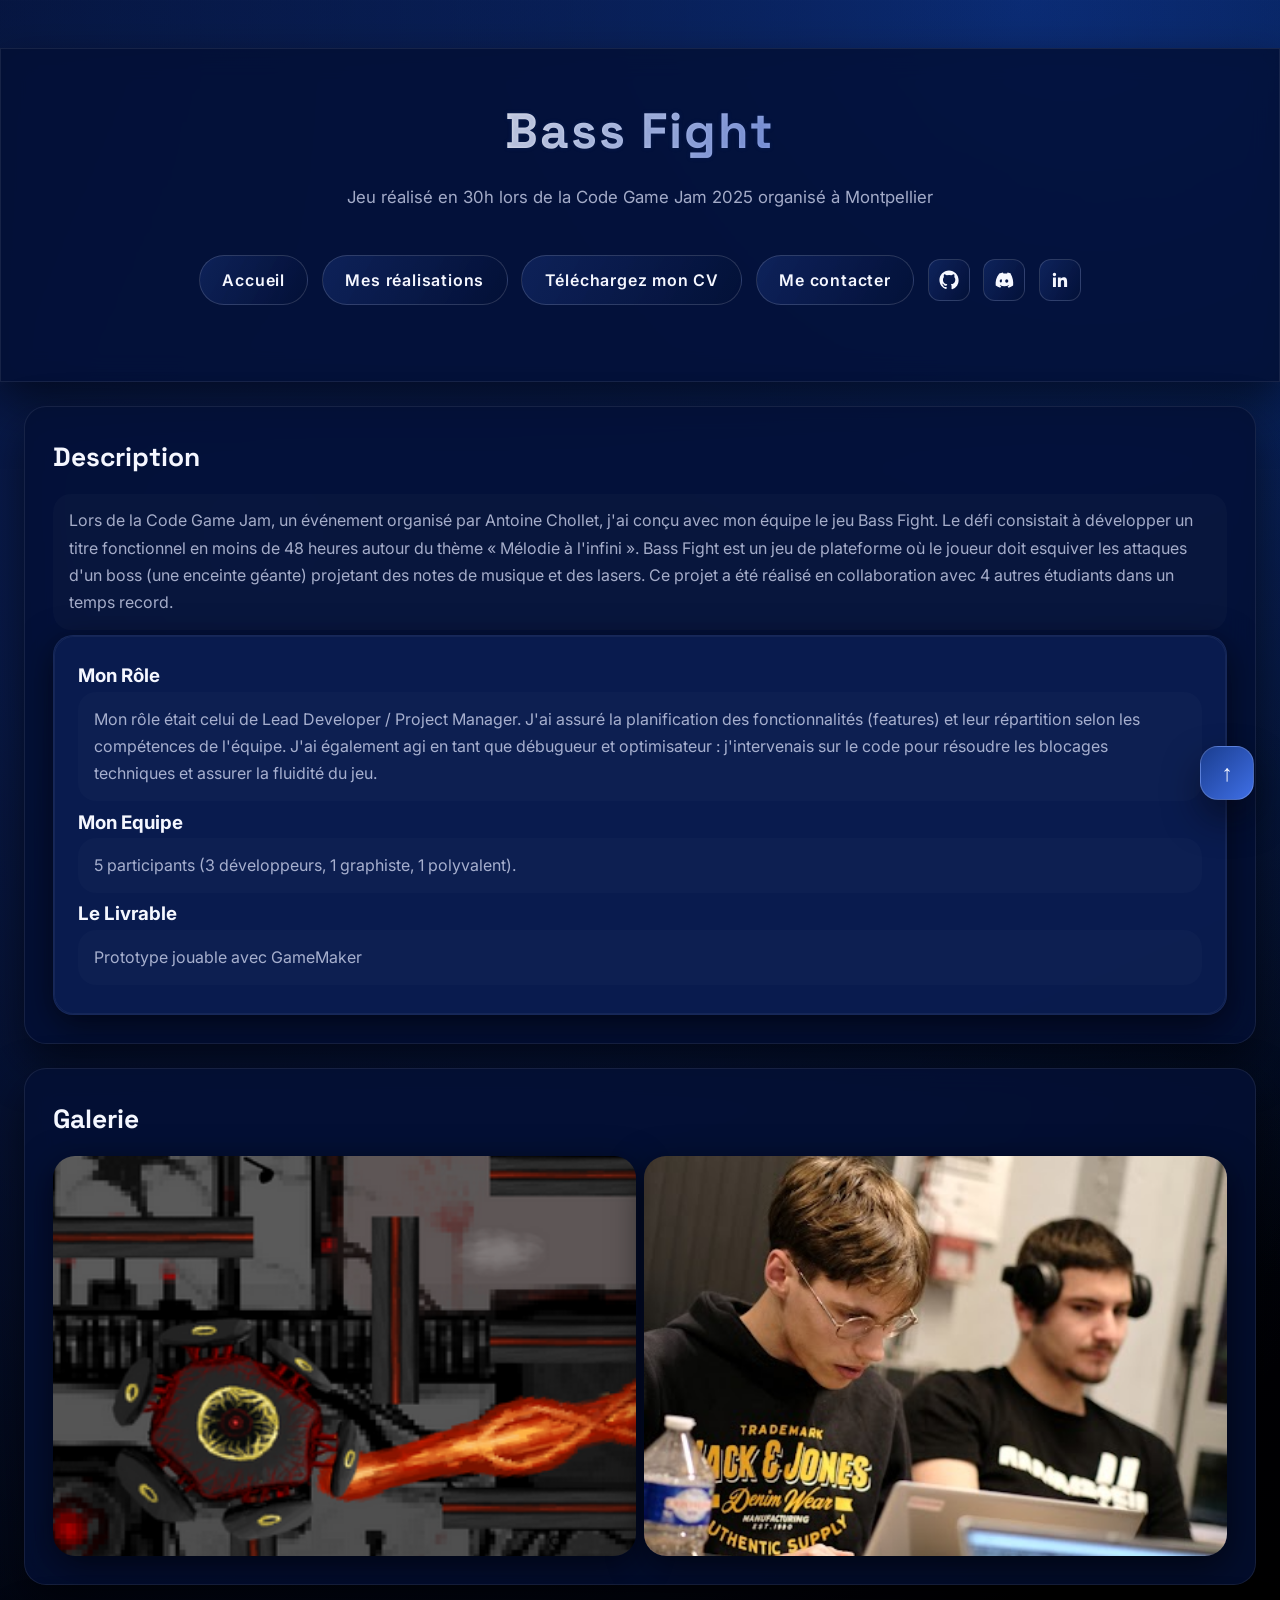
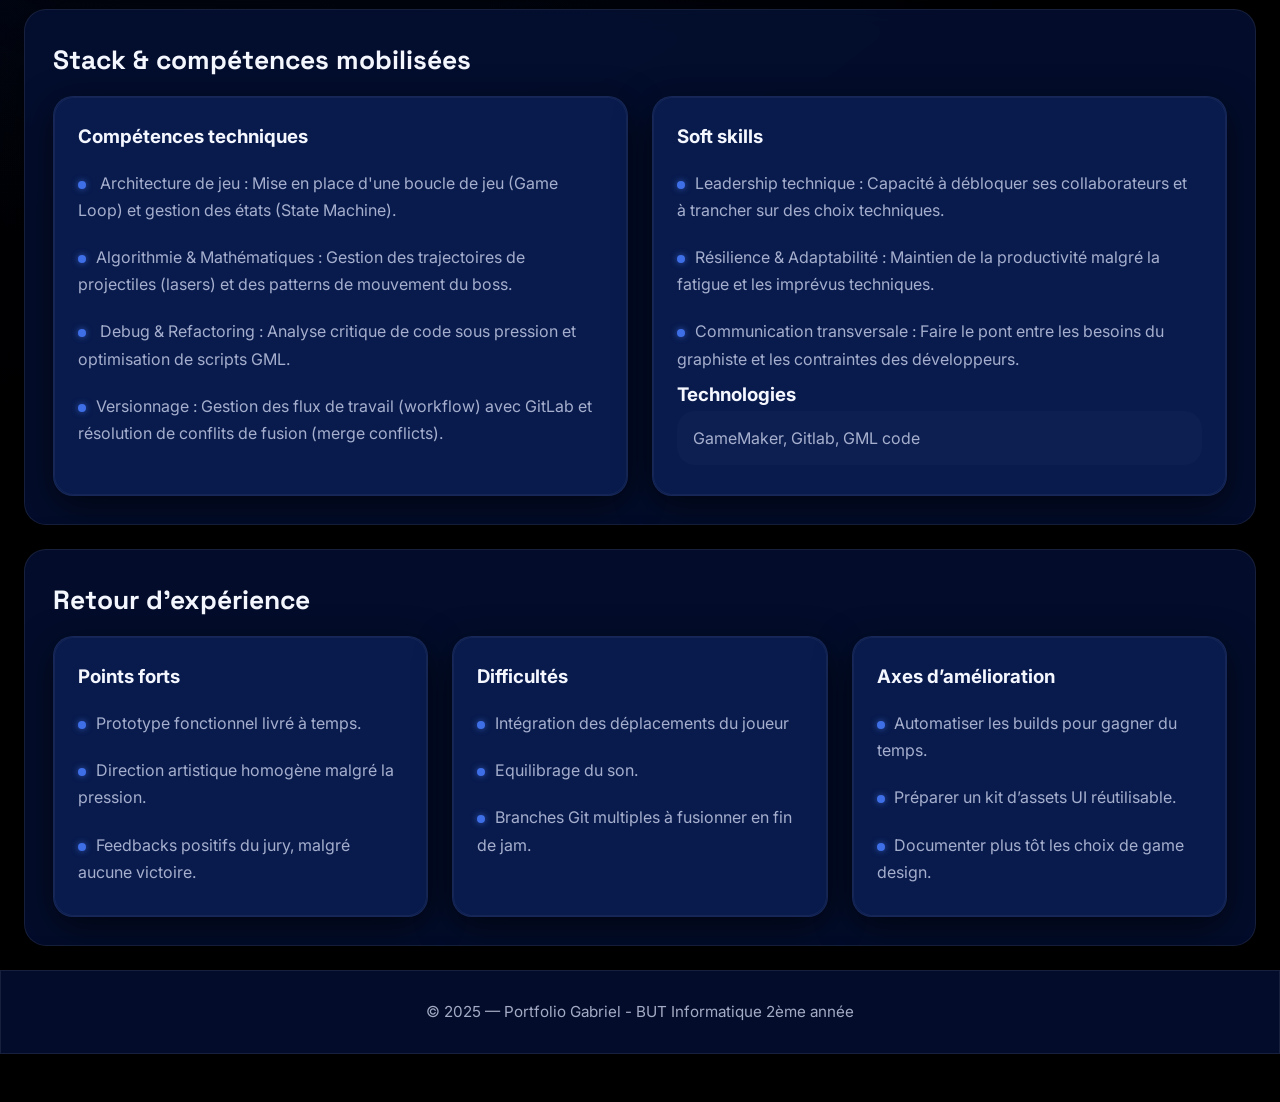
==== src/cgj.html @ bbcd65d3 "vf porfolio" ====
<!doctype html>
<html lang="fr">
<head>
    <meta charset="utf-8">
    <meta name="viewport" content="width=device-width, initial-scale=1">
    <meta name="description" content="Bass Fight - projet Code Game Jam 2025">
    <title>Bass Fight — Code Game Jam 2025</title>
    <link rel="stylesheet" href="assets/css/style.css">
    <script src="assets/js/script.js" defer></script>
    <link rel="icon" type="image/png" href="assets/img/portrait.png">
</head>
<body>
<header>
    <h1>Bass Fight</h1>
    <p>Jeu réalisé en 30h lors de la Code Game Jam 2025 organisé à Montpellier</p>
    <nav>
        <a href="index.html">Accueil</a>
        <a href="realisations.html">Mes réalisations</a>
        <a href="assets/img/cvgabriel.pdf" download target="_blank">Téléchargez mon CV</a>
        <a href="mailto:gabriel.scomagebelin.pro@gmail.com" target="_blank" rel="noopener">Me contacter</a>
        <a class="social-link" href="https://github.com/Gabarcael" target="_blank" rel="noopener" aria-label="GitHub">
            <svg viewBox="0 0 24 24" role="img" aria-hidden="true"><path d="M12 .5C5.65.5.5 5.64.5 12c0 5.08 3.29 9.38 7.86 10.9.58.11.79-.25.79-.56 0-.27-.01-1-.01-1.96-3.2.7-3.88-1.54-3.88-1.54-.53-1.36-1.3-1.72-1.3-1.72-1.06-.72.08-.7.08-.7 1.17.08 1.79 1.21 1.79 1.21 1.04 1.78 2.74 1.26 3.41.96.11-.76.41-1.26.75-1.55-2.55-.29-5.24-1.28-5.24-5.68 0-1.25.45-2.27 1.2-3.07-.12-.29-.52-1.46.11-3.04 0 0 .97-.31 3.18 1.17a11.1 11.1 0 0 1 5.8 0c2.2-1.48 3.17-1.17 3.17-1.17.64 1.58.24 2.75.12 3.04.75.8 1.2 1.82 1.2 3.07 0 4.41-2.69 5.38-5.25 5.67.42.36.8 1.08.8 2.18 0 1.57-.01 2.83-.01 3.22 0 .31.21.68.8.56A10.52 10.52 0 0 0 23.5 12C23.5 5.64 18.35.5 12 .5Z"/></svg>
        </a>
        <a class="social-link" href="https://discord.com/channels/@me" target="_blank" rel="noopener" aria-label="Discord">
            <svg viewBox="0 0 24 24" role="img" aria-hidden="true"><path d="M20.6 4.18A17.6 17.6 0 0 0 16.3 3a12.44 12.44 0 0 0-.6 1.23 16.1 16.1 0 0 0-4.4 0A12.72 12.72 0 0 0 10.7 3a17.4 17.4 0 0 0-4.32 1.2C2.41 9.08 1.64 13.84 2.04 18.52a17.7 17.7 0 0 0 5.44 2.78 12.83 12.83 0 0 0 1.17-1.9 11.48 11.48 0 0 1-1.84-.89c.15-.11.3-.22.44-.33a11.82 11.82 0 0 0 10.5 0l.44.33c-.59.34-1.2.65-1.84.89.33.67.72 1.31 1.17 1.9a17.67 17.67 0 0 0 5.44-2.78c.44-4.71-.33-9.46-3.16-14.34Zm-11.9 11.2c-1 0-1.82-.94-1.82-2.08s.8-2.08 1.82-2.08S9.5 12.17 9.5 13.3s-.8 2.08-1.82 2.08Zm6.6 0c-1 0-1.82-.94-1.82-2.08s.8-2.08 1.82-2.08 1.82.94 1.82 2.08-.81 2.08-1.82 2.08Z"/></svg>
        </a>
        <a class="social-link" href="https://www.linkedin.com/in/gabriel-scoma-g%C3%A9belin-58880b245/" target="_blank" rel="noopener" aria-label="LinkedIn">
            <svg viewBox="0 0 24 24" role="img" aria-hidden="true"><path d="M20.45 20.45h-3.55V15c0-1.3-.02-2.97-1.81-2.97-1.8 0-2.07 1.41-2.07 2.87v5.55H9.47V9h3.41v1.56h.05c.48-.9 1.63-1.84 3.35-1.84 3.59 0 4.26 2.36 4.26 5.43v6.3ZM5.34 7.43a2.06 2.06 0 1 1 0-4.12 2.06 2.06 0 0 1 0 4.12Zm-1.78 13h3.55V9H3.56v11.45Z"/></svg>
        </a>
    </nav>
</header>

<main>
    <section>
        <h2>Description</h2>
        <p>Lors de la Code Game Jam, un événement organisé par Antoine Chollet, j'ai conçu avec mon équipe le jeu Bass Fight. Le défi consistait à développer un titre fonctionnel en moins de 48 heures autour du thème « Mélodie à l'infini ».

            Bass Fight est un jeu de plateforme où le joueur doit esquiver les attaques d'un boss (une enceinte géante) projetant des notes de musique et des lasers. Ce projet a été réalisé en collaboration avec 4 autres étudiants dans un temps record.</p>
        <div class="cards-grid">
            <article class="project-card">
                <h3>Mon Rôle</h3>
                <p>Mon rôle était celui de Lead Developer / Project Manager. J'ai assuré la planification des fonctionnalités (features) et leur répartition selon les compétences de l'équipe. J'ai également agi en tant que débugueur et optimisateur : j'intervenais sur le code pour résoudre les blocages techniques et assurer la fluidité du jeu.</p>
                <h3>Mon Equipe</h3>
                <p>5 participants (3 développeurs, 1 graphiste, 1 polyvalent).</p>
                <h3>Le Livrable</h3>
                <p>Prototype jouable avec GameMaker</p>
            </article>
        </div>
    </section>
    <section>
        <h2>Galerie</h2>
        <div class="gallery-grid">
            <img src="assets/img/codegamejam.png" alt="Capture d’écran gameplay Bass Fight">
            <img src="assets/img/codegamejam1.png" alt="Photo de l’équipe pendant la Code Game Jam 2025">
        </div>
    </section>
    <section>
        <h2>Stack & compétences mobilisées</h2>
        <div class="cards-grid">
            <article class="project-card">
                <h3>Compétences techniques</h3>
                <ul>
                    <li> Architecture de jeu : Mise en place d'une boucle de jeu (Game Loop) et gestion des états (State Machine). </li>

                    <li>Algorithmie & Mathématiques : Gestion des trajectoires de projectiles (lasers) et des patterns de mouvement du boss. </li>

                   <li> Debug & Refactoring : Analyse critique de code sous pression et optimisation de scripts GML.</li>

                  <li>Versionnage : Gestion des flux de travail (workflow) avec GitLab et résolution de conflits de fusion (merge conflicts).</li>
                </ul>
            </article>
            <article class="project-card">
                <h3>Soft skills</h3>
                <ul>
                <li>Leadership technique : Capacité à débloquer ses collaborateurs et à trancher sur des choix techniques.</li>

                 <li>Résilience & Adaptabilité : Maintien de la productivité malgré la fatigue et les imprévus techniques.</li>
                    <li>Communication transversale : Faire le pont entre les besoins du graphiste et les contraintes des développeurs.</li>
                </ul>
                <h3>Technologies</h3>
                <p>GameMaker, Gitlab, GML code</p>
            </article>
        </div>
    </section>
    <section>
        <h2>Retour d’expérience</h2>
        <div class="cards-grid">
            <article class="project-card">
                <h3>Points forts</h3>
                <ul>
                    <li>Prototype fonctionnel livré à temps.</li>
                    <li>Direction artistique homogène malgré la pression.</li>
                    <li>Feedbacks positifs du jury, malgré aucune victoire.</li>
                </ul>
            </article>
            <article class="project-card">
                <h3>Difficultés</h3>
                <ul>
                    <li>Intégration des déplacements du joueur</li>
                    <li>Equilibrage du son.</li>
                    <li>Branches Git multiples à fusionner en fin de jam.</li>
                </ul>
            </article>
            <article class="project-card">
                <h3>Axes d’amélioration</h3>
                <ul>
                    <li>Automatiser les builds pour gagner du temps.</li>
                    <li>Préparer un kit d’assets UI réutilisable.</li>
                    <li>Documenter plus tôt les choix de game design.</li>
                </ul>
            </article>
        </div>
    </section>
</main>
<footer>
    <p>© 2025 — Portfolio Gabriel - BUT Informatique 2ème année</p>
</footer>
<button class="back-to-top" aria-label="Revenir en haut de page">↑</button>
</body>
</html>
---- src/assets/css/style.css ----
@import url('https://fonts.googleapis.com/css2?family=Space+Grotesk:wght@400;500;600&family=Inter:wght@400;500;600;700&display=swap');

/* === Style refondu pour un portfolio sombre et moderne === */

:root {
    --blue-900: #010617;
    --blue-800: #041033;
    --blue-700: #0a1d52;
    --blue-500: #1a3d8f;
    --blue-300: #3f6fe6;
    --blue-200: #8ca9ff;
    --text-strong: #f5f7ff;
    --text-muted: rgba(226, 232, 255, 0.72);
    --surface: rgba(4, 16, 51, 0.85);
    --surface-alt: rgba(10, 29, 82, 0.9);
    --border: rgba(255, 255, 255, 0.08);
    --shadow-soft: 0 20px 45px rgba(0, 0, 0, 0.55);
    --shadow-hard: 0 10px 35px rgba(0, 0, 0, 0.6);
    --glass-blur: saturate(140%) blur(14px);
    --page-padding: clamp(1rem, 3vw, 1.5rem);
    --flow-duration: 0.85s;
    --accent-gradient: linear-gradient(135deg, var(--blue-500), var(--blue-300));
    --accent-gradient-vertical: linear-gradient(180deg, var(--blue-500), var(--blue-300));
    --footer-height: 120px;
}

* {
    margin: 0;
    padding: 0;
    box-sizing: border-box;
}

html {
    scroll-behavior: smooth;
}

body {
    font-family: 'Inter', system-ui, -apple-system, BlinkMacSystemFont, 'Segoe UI', sans-serif;
    background: radial-gradient(circle at 20% 20%, var(--blue-700), transparent 55%),
                radial-gradient(circle at 80% 0%, rgba(17, 70, 179, 0.7), transparent 45%),
                linear-gradient(160deg, var(--blue-900), #000000 70%);
    color: var(--text-strong);
    min-height: 100vh;
    line-height: 1.7;
    padding: var(--page-padding);
    overflow-x: hidden;
    cursor: auto;
}

img {
    max-width: 100%;
    display: block;
    transition: transform 0.45s ease, box-shadow 0.45s ease;
    transform-origin: center;
    cursor: zoom-in;
}

img:hover {
    transform: scale(1.02);
    box-shadow: 0 15px 30px rgba(5, 8, 20, 0.35);
}

/* Aperçu immersif au survol */
body.preview-open {
    overflow: hidden;
    cursor: zoom-out;
}

.image-preview-overlay {
    position: fixed;
    inset: 0;
    padding: clamp(1rem, 4vw, 3rem);
    display: flex;
    align-items: center;
    justify-content: center;
    background: radial-gradient(circle, rgba(4, 16, 51, 0.85), rgba(1, 6, 23, 0.92));
    opacity: 0;
    pointer-events: none;
    transition: opacity 0.3s ease;
    z-index: 999;
}

.image-preview-overlay.is-visible {
    opacity: 1;
    pointer-events: auto;
}

.image-preview-overlay img {
    width: min(75vw, 1200px);
    max-height: 75vh;
    object-fit: contain;
    border-radius: 24px;
    box-shadow: 0 35px 65px rgba(0, 0, 0, 0.7);
    border: 1px solid rgba(255, 255, 255, 0.12);
    background: rgba(1, 6, 23, 0.6);
    padding: clamp(0.5rem, 1vw, 1rem);
}

a {
    color: inherit;
}

a:focus-visible,
button:focus-visible {
    outline: 2px solid var(--blue-300);
    outline-offset: 4px;
}

/* --- STRUCTURE DES ELEMENTS --- */

header,
section,

footer {
    background: var(--surface);
    border: 1px solid var(--border);
    box-shadow: var(--shadow-soft);
    backdrop-filter: var(--glass-blur);
    padding: 1.75rem;
    margin: 1.5rem auto;
    max-width: 1320px;
}

header,
nav,
footer {
    max-width: none;
    width: 100vw;
    margin: 1.5rem 0;
    margin-left: calc(50% - 50vw);
    margin-right: calc(50% - 50vw);
}

header {
    text-align: center;
    padding: 2.5rem 2rem 2rem;
    border-radius: 0;
}

header h1 {
    font-family: 'Space Grotesk', 'Inter', sans-serif;
    font-size: clamp(2.2rem, 4vw, 3.1rem);
    letter-spacing: 0.04em;
    margin-bottom: 0.6rem;
    position: relative;
    display: inline-block;
    background-image: linear-gradient(120deg, rgba(255, 255, 255, 0.95), rgba(140, 169, 255, 0.85), rgba(255, 255, 255, 0.95));
    background-size: 250%;
    background-position: 0% 50%;
    animation: heroShine 3s linear infinite;
    text-shadow: 0 0 4px rgba(26, 61, 143, 0.25);
    color: transparent;
    background-clip: text;
    -webkit-background-clip: text;
}

header p {
    position: relative;
    color: var(--text-muted);
    font-size: 1.05rem;
}

header img {
    width: 130px;
    height: 130px;
    border-radius: 50%;
    border: 4px solid rgba(255, 255, 255, 0.08);
    margin: 1.5rem auto 0;
    box-shadow: var(--shadow-hard);
}

nav {
    position: relative;
    overflow: hidden;
    display: flex;
    flex-wrap: wrap;
    justify-content: center;
    align-items: center;
    gap: 0.85rem;
    padding: 1.25rem;
    border-radius: 0;
}

nav > * {
    position: relative;
}

nav a {
    text-decoration: none;
    font-weight: 600;
    letter-spacing: 0.05em;
    padding: 0.65rem 1.4rem;
    border-radius: 999px;
    border: 1px solid rgba(255, 255, 255, 0.15);
    color: var(--text-strong);
    background: linear-gradient(120deg, rgba(63, 111, 230, 0.18), rgba(4, 16, 51, 0.4));
    transition: background 0.35s ease, transform 0.2s ease, border-color 0.35s, text-shadow 0.3s;
}

nav a::after {
    content: '';
    position: absolute;
    inset: 3px;
    border-radius: inherit;
    border: 1px solid transparent;
    transition: border-color 0.3s ease;
}

nav a:hover::after {
    border-color: rgba(255, 255, 255, 0.2);
}

nav a.active {
    border-color: rgba(63, 111, 230, 0.8);
    color: var(--text-strong);
    background: rgba(26, 61, 143, 0.85);
    box-shadow: 0 10px 25px rgba(8, 24, 64, 0.65);
}

nav .social-link {
    padding: 0.45rem;
    width: 42px;
    height: 42px;
    display: inline-flex;
    align-items: center;
    justify-content: center;
    border-radius: 12px;
}

nav .social-link svg {
    width: 20px;
    height: 20px;
    fill: currentColor;
}

/* --- SECTIONS --- */

section {
    padding: 1.75rem;
    margin: 1.5rem auto;
    border-radius: 22px;
    background: var(--surface);
    box-shadow: var(--shadow-soft);
}

section h2 {
    font-family: 'Space Grotesk', 'Inter', sans-serif;
    font-size: 1.65rem;
    margin-bottom: 0.85rem;
}

section p,
section li {
    color: var(--text-muted);
    font-size: 1rem;
    transition: color 0.35s ease, transform 0.35s ease, background 0.45s ease;
}

section p {
    padding: 0.85rem 1rem;
    border-radius: 18px;
    background: rgba(255, 255, 255, 0.02);
    margin-bottom: 0.35rem;
    text-indent: 0;
}

.section-paragraph-indent {
    text-indent: 3em;
}

section p + p {
    margin-top: 0.65rem;
}

section li {
    padding: 0.4rem 0.2rem 0.4rem 0;
}

section ul {
    list-style: none;
    margin-top: 0.65rem;
    display: grid;
    gap: 0.45rem;
}

section li::before {
    content: '';
    display: inline-block;
    width: 8px;
    height: 8px;
    border-radius: 50%;
    margin-right: 0.6rem;
    background: var(--blue-300);
    box-shadow: 0 0 6px rgba(63, 111, 230, 0.7);
}

section p:hover,
section li:hover {
    color: var(--text-strong);
    background: rgba(63, 111, 230, 0.08);
    transform: translateY(-2px);
}

section p:first-of-type {
    opacity: 0;
    transform: translateY(18px);
    filter: blur(1px);
    transition: opacity 0.6s ease, transform 0.6s ease, filter 0.6s ease;
}

section.in-view p:first-of-type {
    opacity: 1;
    transform: translateY(0);
    filter: none;
    transition-delay: 0.15s;
}

/* --- MAIN --- */

main {
    max-width: 1320px;
    margin: 0 auto;
    gap: 1.5rem;
}

.cards-grid {
    display: grid;
    grid-template-columns: repeat(auto-fit, minmax(260px, 1fr));
    gap: 1.5rem;
}

.project-card {
    background: var(--surface-alt);
    border-radius: 20px;
    border: 1px solid rgba(255, 255, 255, 0.06);
    padding: 1.5rem;
    display: flex;
    flex-direction: column;
    min-height: 260px;
    box-shadow: var(--shadow-hard);
    transform-style: preserve-3d;
    transition: transform 0.35s ease, box-shadow 0.3s ease;
}

.project-card::before {
    content: '';
    position: absolute;
    inset: 0;
    border-radius: 20px;
    border: 1px solid rgba(255, 255, 255, 0.05);
    pointer-events: none;
}

.project-card:hover {
    transform: rotateX(var(--tilt-x, 0deg)) rotateY(var(--tilt-y, 0deg));
    box-shadow: 0 25px 45px rgba(8, 24, 64, 0.75);
}

.project-card::after {
    content: attr(data-tagline);
    position: absolute;
    bottom: 1.25rem;
    right: 1.5rem;
    font-size: 0.85rem;
    color: rgba(140, 169, 255, 0.85);
    opacity: 0;
    transform: translateY(6px);
    transition: opacity 0.25s ease, transform 0.25s ease;
}

.project-card:hover::after {
    opacity: 1;
    transform: translateY(0);
}

.card-link {
    align-self: flex-start;
    margin-top: auto;
    padding: 0.55rem 1.4rem;
    border-radius: 14px;
    text-decoration: none;
    font-weight: 600;
    background: var(--accent-gradient);
    color: var(--text-strong);
    box-shadow: 0 18px 30px rgba(14, 32, 94, 0.55);
    transition: transform 0.2s ease, box-shadow 0.2s ease;
}

.card-link:hover {
    transform: translateY(-2px) scale(1.01);
    box-shadow: 0 25px 35px rgba(14, 32, 94, 0.7);
}

/* --- PROJECT PAGES --- */

.gallery-grid {
    display: grid;
    grid-template-columns: repeat(auto-fit, minmax(340px, 1fr));
    grid-auto-rows: 400px;
    gap: 8px;
    align-items: stretch;
    position: relative;
}

.gallery-grid img {
    width: 100%;
    height: 100%;
    object-fit: cover;
    border-radius: 22px;
    box-shadow: var(--shadow-hard);
    transition: transform 0.6s ease, filter 0.6s ease;
}

.gallery-grid img:hover {
    transform: translateY(-6px) scale(1.02);
    filter: saturate(1.1);
}

.project-meta {
    display: grid;
    grid-template-columns: repeat(auto-fit, minmax(180px, 1fr));
    gap: 1rem;
    margin: 1.25rem 0;
}

.project-meta div {
    background: rgba(1, 6, 23, 0.6);
    border-radius: 16px;
    padding: 0.95rem 1rem;
    border: 1px solid rgba(255, 255, 255, 0.05);
}

.project-meta h4 {
    color: var(--text-strong);
    font-size: 0.95rem;
    letter-spacing: 0.04em;
    margin-bottom: 0.35rem;
}

.timeline {
    list-style: none;
    margin: 2rem 0 0;
    padding: 0;
    position: relative;
}

.timeline::before {
    content: '';
    position: absolute;
    left: calc(50% - 1px);
    top: 0;
    bottom: 0;
    width: 2px;
    background: linear-gradient(180deg, rgba(63, 111, 230, 0.3), rgba(140, 169, 255, 0.8));
}

.timeline li {
    position: relative;
    display: flex;
    justify-content: flex-end;
    padding-right: 52%;
    margin: 1.5rem 0;
}

.timeline li:nth-child(even) {
    justify-content: flex-start;
    padding-left: 52%;
    padding-right: 0;
}

.timeline-card {
    background: rgba(4, 16, 51, 0.9);
    border: 1px solid rgba(255, 255, 255, 0.08);
    border-radius: 20px;
    padding: 1.25rem 1.5rem;
    position: relative;
    box-shadow: var(--shadow-soft);
    transform: translateY(20px);
    opacity: 0;
    transition: transform 0.45s ease, opacity 0.45s ease;
}

.timeline-card.in-view {
    transform: translateY(0);
    opacity: 1;
}

.timeline-label {
    font-size: 0.85rem;
    letter-spacing: 0.08em;
    color: var(--blue-200);
    text-transform: uppercase;
    margin-bottom: 0.4rem;
}

.timeline li::after {
    content: '';
    position: absolute;
    top: calc(50% - 10px);
    left: calc(50% - 10px);
    width: 20px;
    height: 20px;
    border-radius: 50%;
    background: var(--blue-300);
    box-shadow: 0 0 15px rgba(63, 111, 230, 0.7);
}

.timeline-intro {
    text-align: center;
    color: var(--text-muted);
    margin-bottom: 0.5rem;
}

.gallery-grid:hover img:not(:hover) {
    filter: blur(2px) brightness(0.6);
}

.gallery-grid figcaption {
    position: absolute;
    inset: auto 1.25rem 1rem;
    background: rgba(1, 6, 23, 0.65);
    border-radius: 14px;
    padding: 0.6rem 0.9rem;
    color: var(--text-strong);
    opacity: 0;
    transform: translateY(6px);
    transition: opacity 0.25s ease, transform 0.25s ease;
}

.gallery-grid figure {
    position: relative;
}

.gallery-grid figure:hover figcaption {
    opacity: 1;
    transform: translateY(0);
}

/* --- FOOTER --- */

footer {
    text-align: center;
    font-size: 0.95rem;
    color: var(--text-muted);
    border-radius: 0;
}

/* Reveal animation */
.reveal-item {
    opacity: 0;
    transform: translateY(22px) scale(0.98);
    transition: opacity var(--flow-duration) ease, transform var(--flow-duration) ease;
    transition-delay: var(--reveal-delay, 0s);
}

.reveal-item.in-view {
    opacity: 1;
    transform: translateY(0);
}

/* Page transition overlay */
.page-transition {
    position: fixed;
    inset: 0;
    background: radial-gradient(circle at top, rgba(63, 111, 230, 0.25), transparent 55%),
                linear-gradient(160deg, rgba(4, 16, 51, 0.95), rgba(1, 6, 23, 0.95));
    z-index: 999;
    opacity: 0;
    pointer-events: none;
    transition: opacity 0.45s ease, transform 0.45s ease;
    transform: scale(1.05);
}

.page-transition.is-active {
    opacity: 1;
    pointer-events: auto;
    transform: scale(1);
}

/* Page loader */
.page-loader {
    position: fixed;
    inset: 0;
    display: flex;
    flex-direction: column;
    align-items: center;
    justify-content: center;
    background: rgba(1, 6, 23, 0.92);
    color: var(--text-strong);
    font-weight: 600;
    letter-spacing: 0.08em;
    z-index: 1200;
    opacity: 0;
    pointer-events: none;
    transition: opacity 0.3s ease;
}

.page-loader.is-visible {
    opacity: 1;
    pointer-events: auto;
}

.loader-spinner {
    width: 54px;
    height: 54px;
    border-radius: 50%;
    border: 4px solid rgba(255, 255, 255, 0.15);
    border-top-color: var(--blue-300);
    animation: loaderSpin 0.8s linear infinite;
    margin-bottom: 1rem;
}

@keyframes loaderSpin {
    to { transform: rotate(360deg); }
}

/* Scrollbar (WebKit) */
::-webkit-scrollbar {
    width: 0.65rem;
}

::-webkit-scrollbar-track {
    background: rgba(255, 255, 255, 0.05);
}

::-webkit-scrollbar-thumb {
    background: var(--accent-gradient-vertical);
    border-radius: 20px;
}

@media (max-width: 768px) {
    body {
        padding: 0.85rem;
    }
    header,
    section {
        padding: 1.25rem;
        margin: 1rem;
    }
    header,
    nav,
    footer {
        margin-left: 0;
        margin-right: 0;
        width: 100%;
    }
    nav,
    footer {
        padding: 1rem;
    }
    nav {
        flex-direction: column;
        border-radius: 0;
    }
    .project-meta {
        grid-template-columns: 1fr;
    }
    .back-to-top {
        right: 1rem;
        bottom: calc(var(--footer-height, 120px) + 1rem);
    }
}

/* Back to top button */
.back-to-top {
    position: fixed;
    z-index: 1050;
    right: clamp(1rem, 2vw, 1.75rem);
    bottom: calc(var(--footer-height) + 1rem);
    width: 54px;
    height: 54px;
    display: flex;
    align-items: center;
    justify-content: center;
    border: 1px solid rgba(255, 255, 255, 0.18);
    background: var(--accent-gradient);
    color: var(--text-strong);
    font-size: 1.45rem;
    border-radius: 18px;
    box-shadow: 0 18px 35px rgba(5, 8, 20, 0.55);
    transition: opacity 0.25s ease, transform 0.25s ease, box-shadow 0.25s ease;
}

.back-to-top:hover {
    transform: translateY(-6px) scale(1.04);
    box-shadow: 0 25px 45px rgba(5, 8, 20, 0.65);
}

.back-to-top.clicked {
    transform: scale(0.94);
}

@media (prefers-reduced-motion: reduce) {
    .reveal-item {
        opacity: 1 !important;
        transform: none !important;
        transition: none !important;
    }
    .page-transition {
        display: none;
    }
    nav::before {
        animation: none;
    }
}

.site-hero {
    display: flex;
    flex-wrap: wrap;
    align-items: center;
    gap: 1.5rem;
    text-align: left;
    position: relative;
    overflow: hidden;
}

.site-hero::after {
    content: '';
    position: absolute;
    inset: 0;
    background: radial-gradient(circle at var(--parallax-x, 30%) var(--parallax-y, 50%), rgba(63, 111, 230, 0.2), transparent 55%);
    pointer-events: none;
    transition: background-position 0.4s ease;
}

.site-hero-inner {
    display: flex;
    align-items: center;
    justify-content: center;
    gap: clamp(0.75rem, 2vw, 1.25rem);
    width: 100%;
}

.site-hero .hero-text {
    flex: 1 1 260px;
    max-width: 420px;
    text-align: center;
    margin-left: auto;
}

.portrait-photo {
    width: 25%;
    height: 5%;
    margin-left: auto;
}

@keyframes heroShine {
    0%   { background-position: 0% 50%; }
    100% { background-position: 200% 50%; }
}
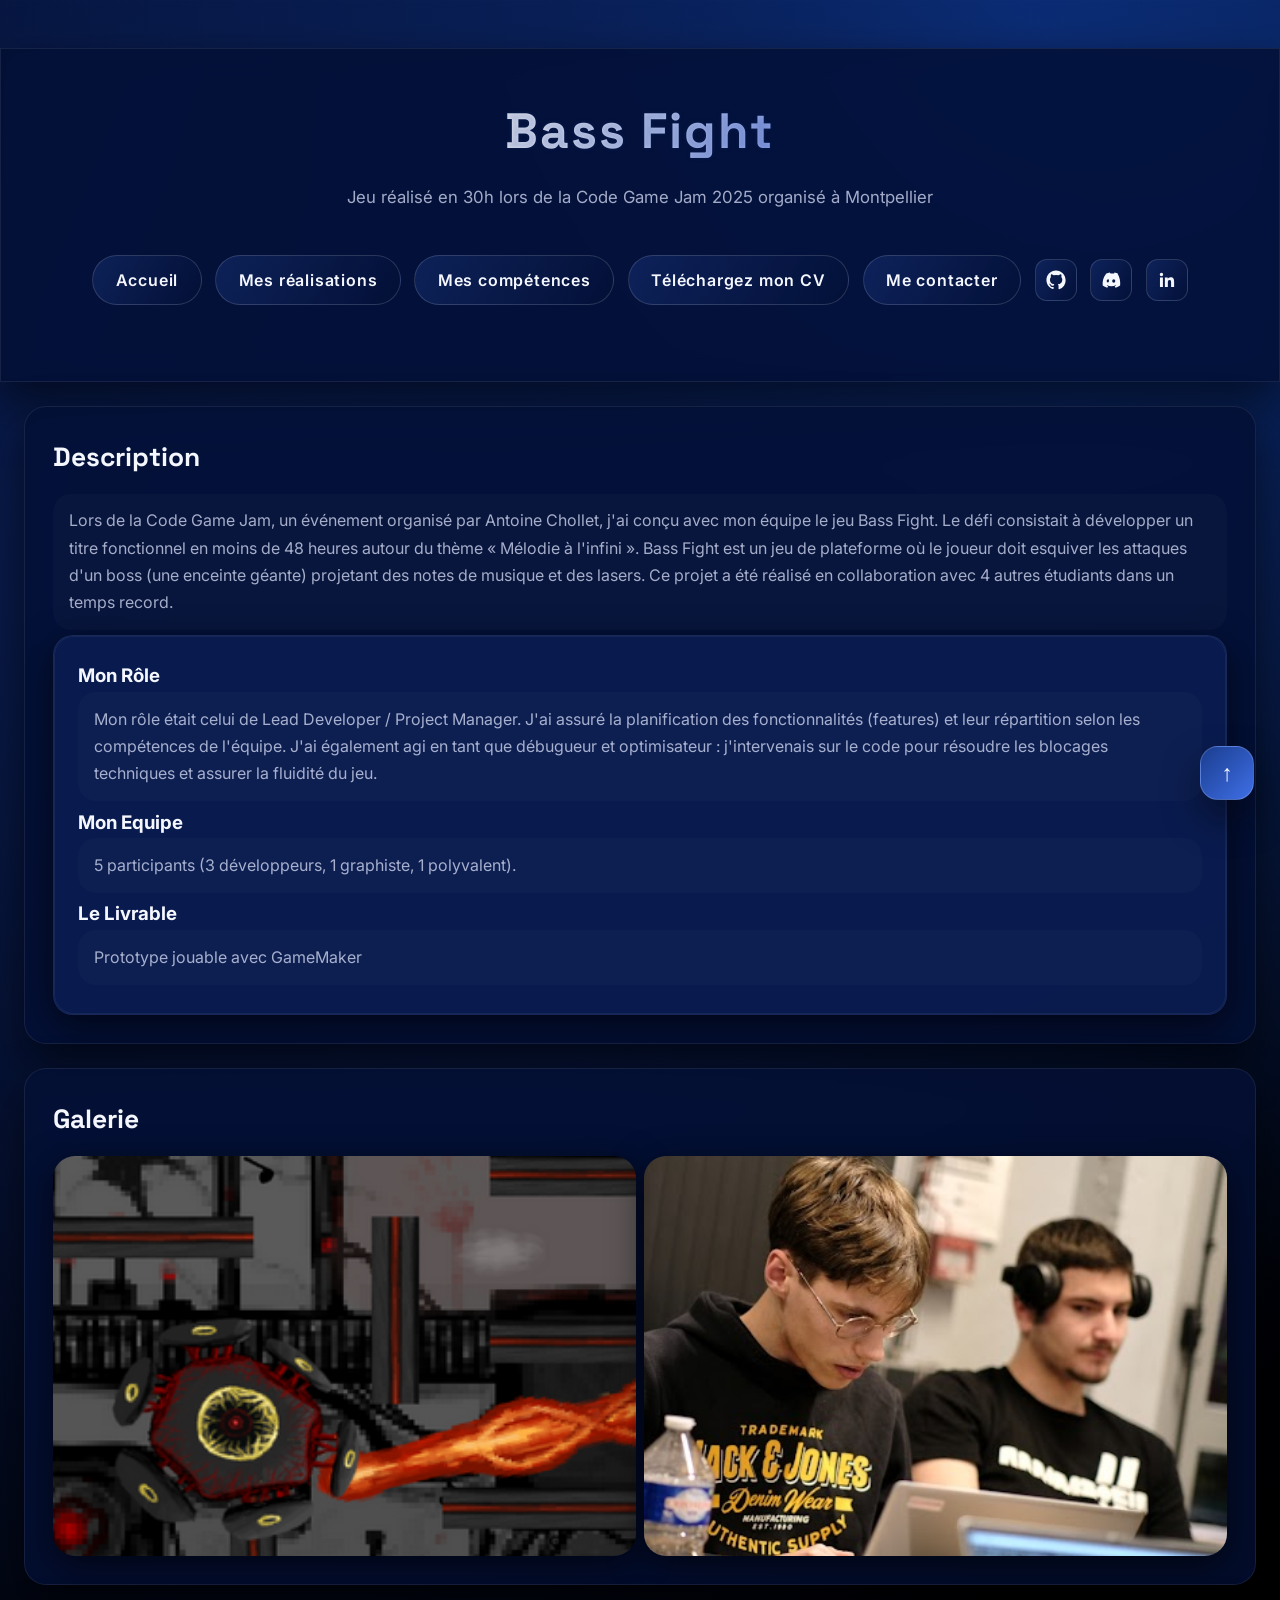
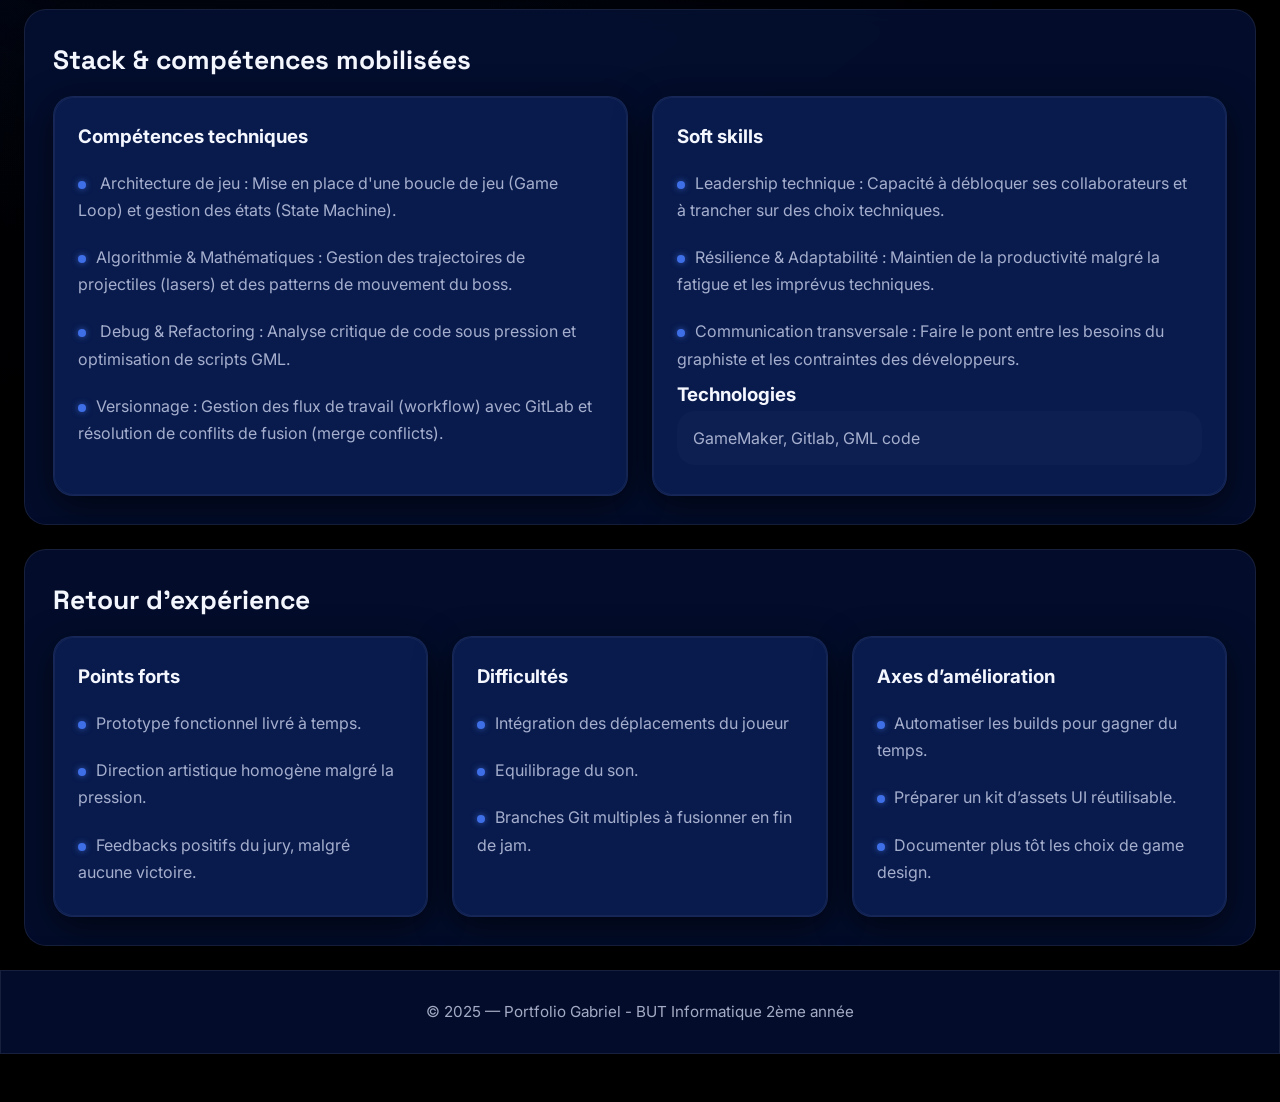
==== commit a693554e: "Add : "Mes compétences" and update navigation links" ====
--- a/src/cgj.html
+++ b/src/cgj.html
@@ -16,6 +16,7 @@
     <nav>
         <a href="index.html">Accueil</a>
         <a href="realisations.html">Mes réalisations</a>
+        <a href="competences.html">Mes compétences</a>
         <a href="assets/img/cvgabriel.pdf" download target="_blank">Téléchargez mon CV</a>
         <a href="mailto:gabriel.scomagebelin.pro@gmail.com" target="_blank" rel="noopener">Me contacter</a>
         <a class="social-link" href="https://github.com/Gabarcael" target="_blank" rel="noopener" aria-label="GitHub">
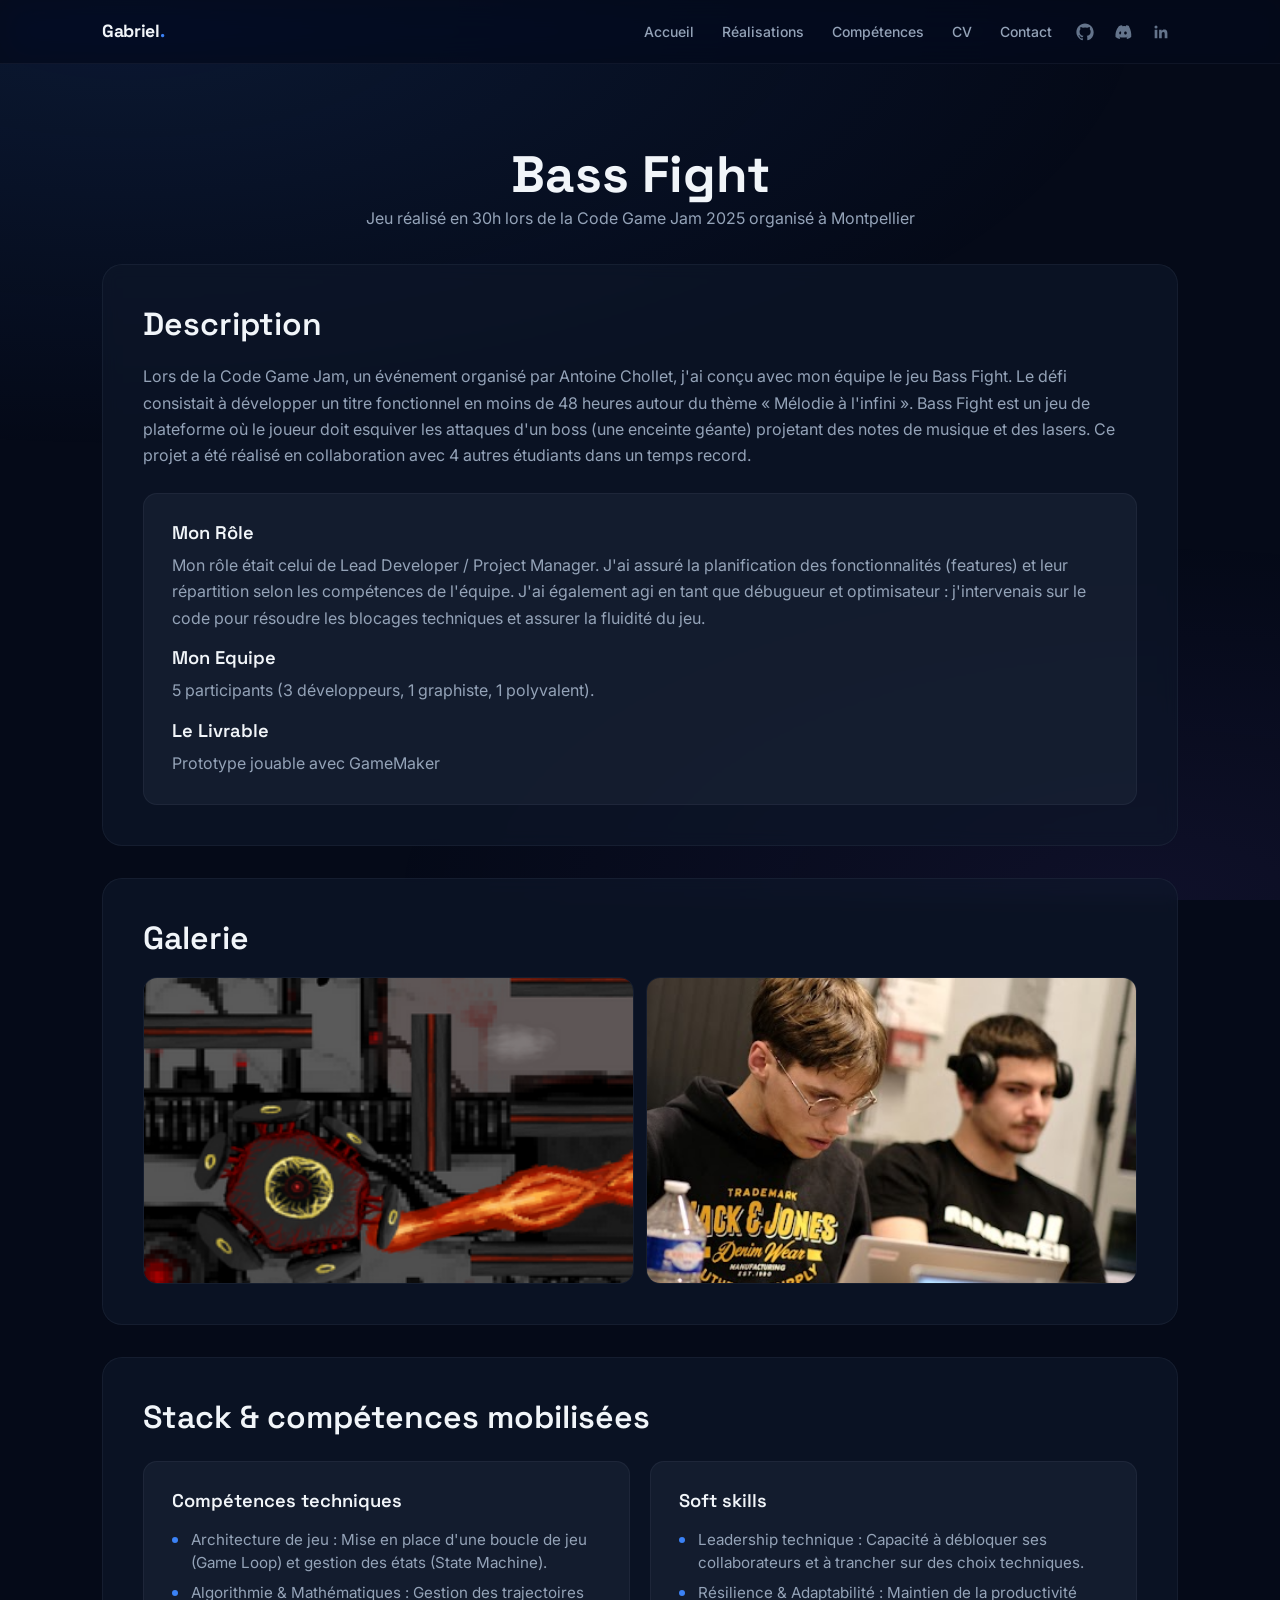
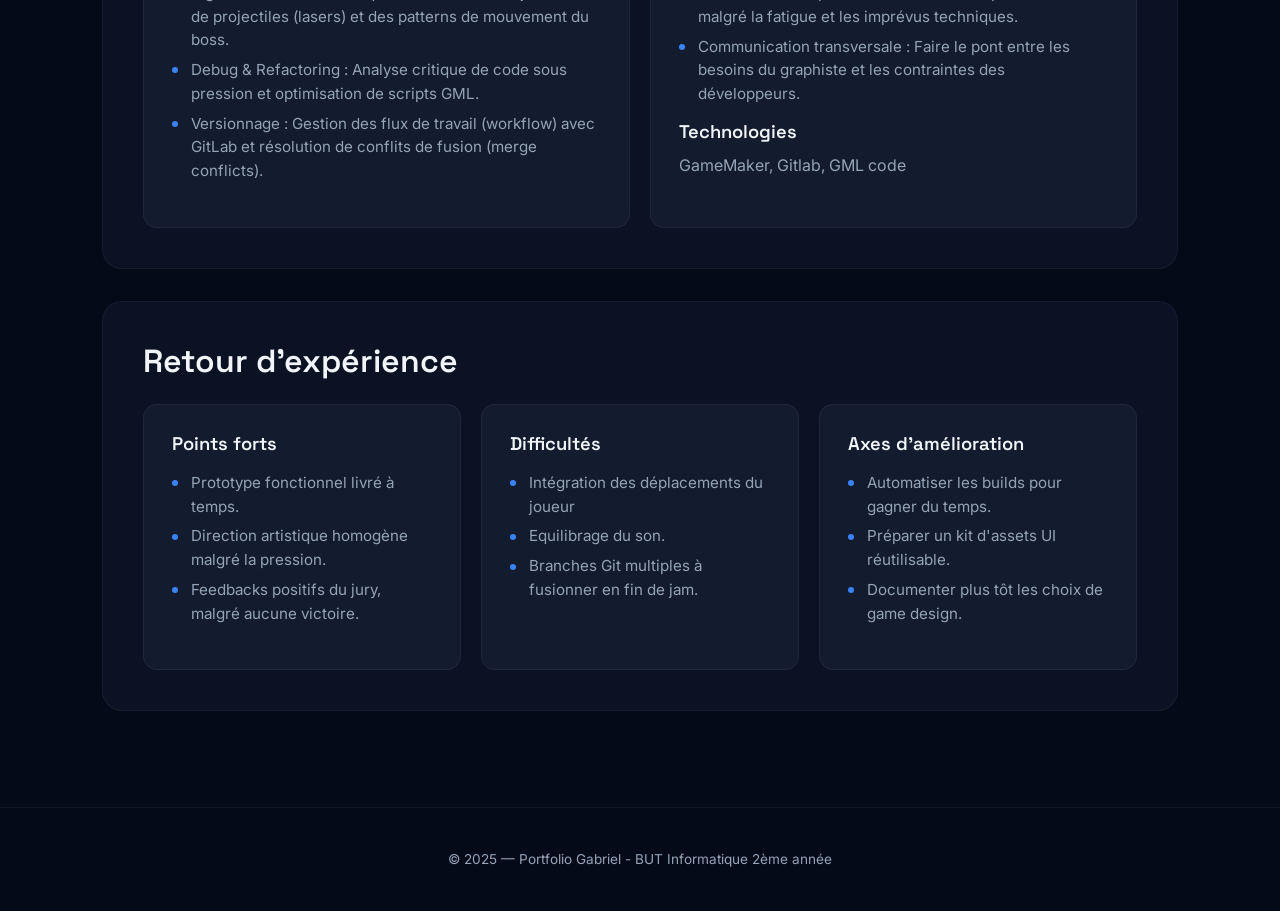
==== commit 91e8d291: "Refactor: Update HTML structure and improve navigation across multiple pages" ====
--- a/src/cgj.html
+++ b/src/cgj.html
@@ -6,32 +6,44 @@
     <meta name="description" content="Bass Fight - projet Code Game Jam 2025">
     <title>Bass Fight — Code Game Jam 2025</title>
     <link rel="stylesheet" href="assets/css/style.css">
+    <link rel="icon" type="image/png" href="assets/img/pp.jpg">
     <script src="assets/js/script.js" defer></script>
-    <link rel="icon" type="image/png" href="assets/img/portrait.png">
 </head>
 <body>
-<header>
-    <h1>Bass Fight</h1>
-    <p>Jeu réalisé en 30h lors de la Code Game Jam 2025 organisé à Montpellier</p>
-    <nav>
-        <a href="index.html">Accueil</a>
-        <a href="realisations.html">Mes réalisations</a>
-        <a href="competences.html">Mes compétences</a>
-        <a href="assets/img/cvgabriel.pdf" download target="_blank">Téléchargez mon CV</a>
-        <a href="mailto:gabriel.scomagebelin.pro@gmail.com" target="_blank" rel="noopener">Me contacter</a>
-        <a class="social-link" href="https://github.com/Gabarcael" target="_blank" rel="noopener" aria-label="GitHub">
-            <svg viewBox="0 0 24 24" role="img" aria-hidden="true"><path d="M12 .5C5.65.5.5 5.64.5 12c0 5.08 3.29 9.38 7.86 10.9.58.11.79-.25.79-.56 0-.27-.01-1-.01-1.96-3.2.7-3.88-1.54-3.88-1.54-.53-1.36-1.3-1.72-1.3-1.72-1.06-.72.08-.7.08-.7 1.17.08 1.79 1.21 1.79 1.21 1.04 1.78 2.74 1.26 3.41.96.11-.76.41-1.26.75-1.55-2.55-.29-5.24-1.28-5.24-5.68 0-1.25.45-2.27 1.2-3.07-.12-.29-.52-1.46.11-3.04 0 0 .97-.31 3.18 1.17a11.1 11.1 0 0 1 5.8 0c2.2-1.48 3.17-1.17 3.17-1.17.64 1.58.24 2.75.12 3.04.75.8 1.2 1.82 1.2 3.07 0 4.41-2.69 5.38-5.25 5.67.42.36.8 1.08.8 2.18 0 1.57-.01 2.83-.01 3.22 0 .31.21.68.8.56A10.52 10.52 0 0 0 23.5 12C23.5 5.64 18.35.5 12 .5Z"/></svg>
-        </a>
-        <a class="social-link" href="https://discord.com/channels/@me" target="_blank" rel="noopener" aria-label="Discord">
-            <svg viewBox="0 0 24 24" role="img" aria-hidden="true"><path d="M20.6 4.18A17.6 17.6 0 0 0 16.3 3a12.44 12.44 0 0 0-.6 1.23 16.1 16.1 0 0 0-4.4 0A12.72 12.72 0 0 0 10.7 3a17.4 17.4 0 0 0-4.32 1.2C2.41 9.08 1.64 13.84 2.04 18.52a17.7 17.7 0 0 0 5.44 2.78 12.83 12.83 0 0 0 1.17-1.9 11.48 11.48 0 0 1-1.84-.89c.15-.11.3-.22.44-.33a11.82 11.82 0 0 0 10.5 0l.44.33c-.59.34-1.2.65-1.84.89.33.67.72 1.31 1.17 1.9a17.67 17.67 0 0 0 5.44-2.78c.44-4.71-.33-9.46-3.16-14.34Zm-11.9 11.2c-1 0-1.82-.94-1.82-2.08s.8-2.08 1.82-2.08S9.5 12.17 9.5 13.3s-.8 2.08-1.82 2.08Zm6.6 0c-1 0-1.82-.94-1.82-2.08s.8-2.08 1.82-2.08 1.82.94 1.82 2.08-.81 2.08-1.82 2.08Z"/></svg>
-        </a>
-        <a class="social-link" href="https://www.linkedin.com/in/gabriel-scoma-g%C3%A9belin-58880b245/" target="_blank" rel="noopener" aria-label="LinkedIn">
-            <svg viewBox="0 0 24 24" role="img" aria-hidden="true"><path d="M20.45 20.45h-3.55V15c0-1.3-.02-2.97-1.81-2.97-1.8 0-2.07 1.41-2.07 2.87v5.55H9.47V9h3.41v1.56h.05c.48-.9 1.63-1.84 3.35-1.84 3.59 0 4.26 2.36 4.26 5.43v6.3ZM5.34 7.43a2.06 2.06 0 1 1 0-4.12 2.06 2.06 0 0 1 0 4.12Zm-1.78 13h3.55V9H3.56v11.45Z"/></svg>
-        </a>
-    </nav>
+
+<header class="site-header">
+    <div class="header-inner">
+        <a href="index.html" class="logo">Gabriel<span>.</span></a>
+        <button class="nav-toggle" aria-label="Menu"><span></span><span></span><span></span></button>
+        <nav class="main-nav">
+            <a href="index.html">Accueil</a>
+            <a href="realisations.html">Réalisations</a>
+            <a href="comp.html">Compétences</a>
+            <a href="assets/img/cvgab.pdf" download target="_blank">CV</a>
+            <a href="mailto:gabriel.scomagebelin.pro@gmail.com" target="_blank" rel="noopener">Contact</a>
+            <div class="social-links-row">
+                <a class="social-link" href="https://github.com/Gabarcael" target="_blank" rel="noopener" aria-label="GitHub">
+                    <svg viewBox="0 0 24 24" role="img" aria-hidden="true"><path d="M12 .5C5.65.5.5 5.64.5 12c0 5.08 3.29 9.38 7.86 10.9.58.11.79-.25.79-.56 0-.27-.01-1-.01-1.96-3.2.7-3.88-1.54-3.88-1.54-.53-1.36-1.3-1.72-1.3-1.72-1.06-.72.08-.7.08-.7 1.17.08 1.79 1.21 1.79 1.21 1.04 1.78 2.74 1.26 3.41.96.11-.76.41-1.26.75-1.55-2.55-.29-5.24-1.28-5.24-5.68 0-1.25.45-2.27 1.2-3.07-.12-.29-.52-1.46.11-3.04 0 0 .97-.31 3.18 1.17a11.1 11.1 0 0 1 5.8 0c2.2-1.48 3.17-1.17 3.17-1.17.64 1.58.24 2.75.12 3.04.75.8 1.2 1.82 1.2 3.07 0 4.41-2.69 5.38-5.25 5.67.42.36.8 1.08.8 2.18 0 1.57-.01 2.83-.01 3.22 0 .31.21.68.8.56A10.52 10.52 0 0 0 23.5 12C23.5 5.64 18.35.5 12 .5Z"/></svg>
+                </a>
+                <a class="social-link" href="https://discord.com/channels/@me" target="_blank" rel="noopener" aria-label="Discord">
+                    <svg viewBox="0 0 24 24" role="img" aria-hidden="true"><path d="M20.6 4.18A17.6 17.6 0 0 0 16.3 3a12.44 12.44 0 0 0-.6 1.23 16.1 16.1 0 0 0-4.4 0A12.72 12.72 0 0 0 10.7 3a17.4 17.4 0 0 0-4.32 1.2C2.41 9.08 1.64 13.84 2.04 18.52a17.7 17.7 0 0 0 5.44 2.78 12.83 12.83 0 0 0 1.17-1.9 11.48 11.48 0 0 1-1.84-.89c.15-.11.3-.22.44-.33a11.82 11.82 0 0 0 10.5 0l.44.33c-.59.34-1.2.65-1.84.89.33.67.72 1.31 1.17 1.9a17.67 17.67 0 0 0 5.44-2.78c.44-4.71-.33-9.46-3.16-14.34Zm-11.9 11.2c-1 0-1.82-.94-1.82-2.08s.8-2.08 1.82-2.08S9.5 12.17 9.5 13.3s-.8 2.08-1.82 2.08Zm6.6 0c-1 0-1.82-.94-1.82-2.08s.8-2.08 1.82-2.08 1.82.94 1.82 2.08-.81 2.08-1.82 2.08Z"/></svg>
+                </a>
+                <a class="social-link" href="https://www.linkedin.com/in/gabriel-scoma-g%C3%A9belin-58880b245/" target="_blank" rel="noopener" aria-label="LinkedIn">
+                    <svg viewBox="0 0 24 24" role="img" aria-hidden="true"><path d="M20.45 20.45h-3.55V15c0-1.3-.02-2.97-1.81-2.97-1.8 0-2.07 1.41-2.07 2.87v5.55H9.47V9h3.41v1.56h.05c.48-.9 1.63-1.84 3.35-1.84 3.59 0 4.26 2.36 4.26 5.43v6.3ZM5.34 7.43a2.06 2.06 0 1 1 0-4.12 2.06 2.06 0 0 1 0 4.12Zm-1.78 13h3.55V9H3.56v11.45Z"/></svg>
+                </a>
+            </div>
+        </nav>
+    </div>
 </header>
 
+<div class="page-wrapper">
 <main>
+
+    <div class="page-title">
+        <h1>Bass Fight</h1>
+        <p>Jeu réalisé en 30h lors de la Code Game Jam 2025 organisé à Montpellier</p>
+    </div>
+
     <section>
         <h2>Description</h2>
         <p>Lors de la Code Game Jam, un événement organisé par Antoine Chollet, j'ai conçu avec mon équipe le jeu Bass Fight. Le défi consistait à développer un titre fonctionnel en moins de 48 heures autour du thème « Mélodie à l'infini ».
@@ -48,34 +60,32 @@
             </article>
         </div>
     </section>
+
     <section>
         <h2>Galerie</h2>
         <div class="gallery-grid">
-            <img src="assets/img/codegamejam.png" alt="Capture d’écran gameplay Bass Fight">
-            <img src="assets/img/codegamejam1.png" alt="Photo de l’équipe pendant la Code Game Jam 2025">
+            <img src="assets/img/codegamejam.png" alt="Capture d'écran gameplay Bass Fight">
+            <img src="assets/img/codegamejam1.png" alt="Photo de l'équipe pendant la Code Game Jam 2025">
         </div>
     </section>
+
     <section>
         <h2>Stack & compétences mobilisées</h2>
         <div class="cards-grid">
             <article class="project-card">
                 <h3>Compétences techniques</h3>
                 <ul>
-                    <li> Architecture de jeu : Mise en place d'une boucle de jeu (Game Loop) et gestion des états (State Machine). </li>
-
-                    <li>Algorithmie & Mathématiques : Gestion des trajectoires de projectiles (lasers) et des patterns de mouvement du boss. </li>
-
-                   <li> Debug & Refactoring : Analyse critique de code sous pression et optimisation de scripts GML.</li>
-
-                  <li>Versionnage : Gestion des flux de travail (workflow) avec GitLab et résolution de conflits de fusion (merge conflicts).</li>
+                    <li>Architecture de jeu : Mise en place d'une boucle de jeu (Game Loop) et gestion des états (State Machine).</li>
+                    <li>Algorithmie & Mathématiques : Gestion des trajectoires de projectiles (lasers) et des patterns de mouvement du boss.</li>
+                    <li>Debug & Refactoring : Analyse critique de code sous pression et optimisation de scripts GML.</li>
+                    <li>Versionnage : Gestion des flux de travail (workflow) avec GitLab et résolution de conflits de fusion (merge conflicts).</li>
                 </ul>
             </article>
             <article class="project-card">
                 <h3>Soft skills</h3>
                 <ul>
-                <li>Leadership technique : Capacité à débloquer ses collaborateurs et à trancher sur des choix techniques.</li>
-
-                 <li>Résilience & Adaptabilité : Maintien de la productivité malgré la fatigue et les imprévus techniques.</li>
+                    <li>Leadership technique : Capacité à débloquer ses collaborateurs et à trancher sur des choix techniques.</li>
+                    <li>Résilience & Adaptabilité : Maintien de la productivité malgré la fatigue et les imprévus techniques.</li>
                     <li>Communication transversale : Faire le pont entre les besoins du graphiste et les contraintes des développeurs.</li>
                 </ul>
                 <h3>Technologies</h3>
@@ -83,8 +93,9 @@
             </article>
         </div>
     </section>
+
     <section>
-        <h2>Retour d’expérience</h2>
+        <h2>Retour d'expérience</h2>
         <div class="cards-grid">
             <article class="project-card">
                 <h3>Points forts</h3>
@@ -103,19 +114,24 @@
                 </ul>
             </article>
             <article class="project-card">
-                <h3>Axes d’amélioration</h3>
+                <h3>Axes d'amélioration</h3>
                 <ul>
                     <li>Automatiser les builds pour gagner du temps.</li>
-                    <li>Préparer un kit d’assets UI réutilisable.</li>
+                    <li>Préparer un kit d'assets UI réutilisable.</li>
                     <li>Documenter plus tôt les choix de game design.</li>
                 </ul>
             </article>
         </div>
     </section>
+
 </main>
+
 <footer>
     <p>© 2025 — Portfolio Gabriel - BUT Informatique 2ème année</p>
 </footer>
+</div>
+
 <button class="back-to-top" aria-label="Revenir en haut de page">↑</button>
+
 </body>
 </html>
--- a/src/assets/css/style.css
+++ b/src/assets/css/style.css
@@ -1,750 +1,841 @@
-@import url('https://fonts.googleapis.com/css2?family=Space+Grotesk:wght@400;500;600&family=Inter:wght@400;500;600;700&display=swap');
-
-/* === Style refondu pour un portfolio sombre et moderne === */
-
+@import url('https://fonts.googleapis.com/css2?family=Space+Grotesk:wght@400;500;600;700&family=Inter:wght@300;400;500;600;700&display=swap');
+
+/* =============================================
+   1. DESIGN TOKENS
+   ============================================= */
 :root {
-    --blue-900: #010617;
-    --blue-800: #041033;
-    --blue-700: #0a1d52;
-    --blue-500: #1a3d8f;
-    --blue-300: #3f6fe6;
-    --blue-200: #8ca9ff;
-    --text-strong: #f5f7ff;
-    --text-muted: rgba(226, 232, 255, 0.72);
-    --surface: rgba(4, 16, 51, 0.85);
-    --surface-alt: rgba(10, 29, 82, 0.9);
-    --border: rgba(255, 255, 255, 0.08);
-    --shadow-soft: 0 20px 45px rgba(0, 0, 0, 0.55);
-    --shadow-hard: 0 10px 35px rgba(0, 0, 0, 0.6);
-    --glass-blur: saturate(140%) blur(14px);
-    --page-padding: clamp(1rem, 3vw, 1.5rem);
-    --flow-duration: 0.85s;
-    --accent-gradient: linear-gradient(135deg, var(--blue-500), var(--blue-300));
-    --accent-gradient-vertical: linear-gradient(180deg, var(--blue-500), var(--blue-300));
-    --footer-height: 120px;
-}
-
-* {
-    margin: 0;
-    padding: 0;
-    box-sizing: border-box;
-}
-
-html {
-    scroll-behavior: smooth;
-}
+    --bg-body: #050a18;
+    --bg-surface: rgba(15, 23, 42, 0.65);
+    --bg-surface-solid: #0f172a;
+    --bg-card: rgba(30, 41, 59, 0.5);
+    --bg-card-hover: rgba(30, 41, 59, 0.8);
+
+    --accent: #3b82f6;
+    --accent-dark: #2563eb;
+    --accent-light: #60a5fa;
+    --accent-glow: rgba(59, 130, 246, 0.25);
+    --accent-violet: #8b5cf6;
+
+    --text: #f1f5f9;
+    --text-secondary: #94a3b8;
+    --text-dim: #64748b;
+
+    --border: rgba(148, 163, 184, 0.08);
+    --border-hover: rgba(148, 163, 184, 0.18);
+
+    --radius-sm: 8px;
+    --radius-md: 14px;
+    --radius-lg: 20px;
+    --radius-full: 9999px;
+
+    --shadow-card: 0 4px 24px rgba(0, 0, 0, 0.25);
+    --shadow-glow: 0 0 30px var(--accent-glow);
+    --shadow-overlay: 0 25px 60px rgba(0, 0, 0, 0.6);
+
+    --header-h: 64px;
+    --max-w: 1140px;
+    --ease: cubic-bezier(0.4, 0, 0.2, 1);
+    --ease-bounce: cubic-bezier(0.34, 1.56, 0.64, 1);
+}
+
+/* =============================================
+   2. RESET
+   ============================================= */
+*, *::before, *::after { margin: 0; padding: 0; box-sizing: border-box; }
+
+html { scroll-behavior: smooth; }
 
 body {
-    font-family: 'Inter', system-ui, -apple-system, BlinkMacSystemFont, 'Segoe UI', sans-serif;
-    background: radial-gradient(circle at 20% 20%, var(--blue-700), transparent 55%),
-                radial-gradient(circle at 80% 0%, rgba(17, 70, 179, 0.7), transparent 45%),
-                linear-gradient(160deg, var(--blue-900), #000000 70%);
-    color: var(--text-strong);
+    font-family: 'Inter', system-ui, -apple-system, sans-serif;
+    background: var(--bg-body);
+    color: var(--text);
+    line-height: 1.65;
     min-height: 100vh;
-    line-height: 1.7;
-    padding: var(--page-padding);
     overflow-x: hidden;
-    cursor: auto;
-}
-
-img {
-    max-width: 100%;
-    display: block;
-    transition: transform 0.45s ease, box-shadow 0.45s ease;
-    transform-origin: center;
-    cursor: zoom-in;
-}
-
-img:hover {
-    transform: scale(1.02);
-    box-shadow: 0 15px 30px rgba(5, 8, 20, 0.35);
-}
-
-/* Aperçu immersif au survol */
-body.preview-open {
-    overflow: hidden;
-    cursor: zoom-out;
-}
-
-.image-preview-overlay {
+    -webkit-font-smoothing: antialiased;
+}
+
+body::before {
+    content: '';
     position: fixed;
     inset: 0;
-    padding: clamp(1rem, 4vw, 3rem);
-    display: flex;
+    background:
+        radial-gradient(ellipse 80% 50% at 10% 0%, rgba(59, 130, 246, 0.12), transparent),
+        radial-gradient(ellipse 60% 40% at 90% 100%, rgba(139, 92, 246, 0.08), transparent);
+    pointer-events: none;
+    z-index: -1;
+}
+
+img { max-width: 100%; height: auto; display: block; }
+a   { color: inherit; text-decoration: none; }
+ul  { list-style: none; }
+
+/* =============================================
+   3. TYPOGRAPHY
+   ============================================= */
+h1, h2, h3, h4 {
+    font-family: 'Space Grotesk', sans-serif;
+    color: var(--text);
+    line-height: 1.2;
+}
+
+h1 { font-size: clamp(2rem, 5vw, 3.2rem); font-weight: 700; }
+h2 { font-size: clamp(1.5rem, 3vw, 2rem); font-weight: 600; margin-bottom: 1.25rem; }
+h3 { font-size: 1.15rem; font-weight: 600; margin-bottom: 0.5rem; }
+
+p { color: var(--text-secondary); margin-bottom: 1rem; }
+p:last-child { margin-bottom: 0; }
+
+code {
+    background: rgba(59, 130, 246, 0.1);
+    padding: 0.15em 0.4em;
+    border-radius: 4px;
+    font-size: 0.9em;
+    color: var(--accent-light);
+}
+
+strong { color: var(--text); }
+
+/* =============================================
+   4. HEADER / NAVBAR FIXE
+   ============================================= */
+.site-header {
+    position: fixed;
+    top: 0;
+    left: 0;
+    right: 0;
+    height: var(--header-h);
+    background: rgba(5, 10, 24, 0.75);
+    backdrop-filter: saturate(180%) blur(16px);
+    -webkit-backdrop-filter: saturate(180%) blur(16px);
+    border-bottom: 1px solid var(--border);
+    z-index: 500;
+    transition: transform 0.35s var(--ease);
+}
+
+.site-header.is-hidden { transform: translateY(-100%); }
+
+.site-header .header-inner {
+    max-width: var(--max-w);
+    margin: 0 auto;
+    height: 100%;
+    display: flex;
+    align-items: center;
+    justify-content: space-between;
+    padding: 0 clamp(1rem, 4vw, 2rem);
+}
+
+.site-header .logo {
+    font-family: 'Space Grotesk', sans-serif;
+    font-size: 1.1rem;
+    font-weight: 700;
+    color: var(--text);
+    letter-spacing: -0.02em;
+    white-space: nowrap;
+    position: relative;
+    transition: color 0.3s var(--ease), transform 0.3s var(--ease-bounce), filter 0.3s;
+    cursor: pointer;
+}
+
+/* Hover : glow + léger scale */
+.site-header .logo:hover {
+    color: var(--accent-light);
+    transform: scale(1.08);
+    filter: drop-shadow(0 0 8px var(--accent-glow));
+}
+
+/* Le point devient violet au hover */
+.site-header .logo:hover span {
+    color: var(--accent-violet);
+}
+
+/* Clic : bounce rapide */
+.site-header .logo:active {
+    transform: scale(0.92);
+    transition-duration: 0.1s;
+}
+
+/* Trait lumineux qui glisse au hover */
+.site-header .logo::after {
+    content: '';
+    position: absolute;
+    bottom: -2px;
+    left: 0;
+    width: 0;
+    height: 2px;
+    background: linear-gradient(90deg, var(--accent), var(--accent-violet));
+    border-radius: 2px;
+    transition: width 0.4s var(--ease);
+}
+
+.site-header .logo:hover::after {
+    width: 100%;
+}
+
+.site-header .logo span {
+    color: var(--accent);
+    transition: color 0.3s var(--ease), transform 0.3s var(--ease-bounce);
+    display: inline-block;
+}
+
+/* Le point rebondit au hover */
+.site-header .logo:hover span {
+    animation: dot-bounce 0.5s var(--ease-bounce);
+}
+
+@keyframes dot-bounce {
+    0%   { transform: translateY(0); }
+    40%  { transform: translateY(-5px); }
+    60%  { transform: translateY(1px); }
+    80%  { transform: translateY(-2px); }
+    100% { transform: translateY(0); }
+}
+
+.main-nav {
+    display: flex;
+    align-items: center;
+    gap: 0.25rem;
+}
+
+.main-nav a {
+    font-size: 0.875rem;
+    font-weight: 500;
+    padding: 0.4rem 0.75rem;
+    border-radius: var(--radius-sm);
+    color: var(--text-secondary);
+    transition: color 0.2s, background 0.2s;
+    white-space: nowrap;
+}
+
+.main-nav a:hover,
+.main-nav a.active {
+    color: var(--text);
+    background: rgba(255, 255, 255, 0.06);
+}
+
+.main-nav .social-link {
+    display: inline-flex;
     align-items: center;
     justify-content: center;
-    background: radial-gradient(circle, rgba(4, 16, 51, 0.85), rgba(1, 6, 23, 0.92));
-    opacity: 0;
-    pointer-events: none;
-    transition: opacity 0.3s ease;
-    z-index: 999;
-}
-
-.image-preview-overlay.is-visible {
-    opacity: 1;
-    pointer-events: auto;
-}
-
-.image-preview-overlay img {
-    width: min(75vw, 1200px);
-    max-height: 75vh;
-    object-fit: contain;
-    border-radius: 24px;
-    box-shadow: 0 35px 65px rgba(0, 0, 0, 0.7);
-    border: 1px solid rgba(255, 255, 255, 0.12);
-    background: rgba(1, 6, 23, 0.6);
-    padding: clamp(0.5rem, 1vw, 1rem);
-}
-
-a {
-    color: inherit;
-}
-
-a:focus-visible,
-button:focus-visible {
-    outline: 2px solid var(--blue-300);
-    outline-offset: 4px;
-}
-
-/* --- STRUCTURE DES ELEMENTS --- */
-
-header,
-section,
-
-footer {
-    background: var(--surface);
-    border: 1px solid var(--border);
-    box-shadow: var(--shadow-soft);
-    backdrop-filter: var(--glass-blur);
-    padding: 1.75rem;
-    margin: 1.5rem auto;
-    max-width: 1320px;
-}
-
-header,
-nav,
-footer {
-    max-width: none;
-    width: 100vw;
-    margin: 1.5rem 0;
-    margin-left: calc(50% - 50vw);
-    margin-right: calc(50% - 50vw);
-}
-
-header {
+    width: 34px;
+    height: 34px;
+    padding: 0;
+    border-radius: var(--radius-sm);
+    color: var(--text-dim);
+    transition: color 0.2s, background 0.2s, transform 0.2s;
+}
+
+.main-nav .social-link:hover {
+    color: var(--accent-light);
+    background: rgba(59, 130, 246, 0.08);
+    transform: translateY(-1px);
+}
+
+.main-nav svg {
+    width: 18px;
+    height: 18px;
+    fill: currentColor;
+}
+
+.nav-toggle {
+    display: none;
+    background: none;
+    border: none;
+    cursor: pointer;
+    color: var(--text);
+    padding: 0.5rem;
+}
+
+.nav-toggle span {
+    display: block;
+    width: 22px;
+    height: 2px;
+    background: currentColor;
+    margin: 5px 0;
+    border-radius: 2px;
+    transition: 0.3s;
+}
+
+/* =============================================
+   5. PAGE WRAPPER & MAIN
+   ============================================= */
+.page-wrapper {
+    padding-top: var(--header-h);
+    min-height: 100vh;
+    display: flex;
+    flex-direction: column;
+}
+
+main {
+    flex: 1;
+    max-width: var(--max-w);
+    width: 100%;
+    margin: 0 auto;
+    padding: 2rem clamp(1rem, 4vw, 2rem) 4rem;
+}
+
+/* =============================================
+   6. PAGE HERO (Index)
+   ============================================= */
+.hero {
+    display: flex;
+    flex-direction: column;
+    align-items: center;
+    justify-content: center;
     text-align: center;
-    padding: 2.5rem 2rem 2rem;
-    border-radius: 0;
-}
-
-header h1 {
-    font-family: 'Space Grotesk', 'Inter', sans-serif;
-    font-size: clamp(2.2rem, 4vw, 3.1rem);
-    letter-spacing: 0.04em;
-    margin-bottom: 0.6rem;
+    min-height: max(55vh, 400px);
+    padding: 4rem 1rem;
     position: relative;
-    display: inline-block;
-    background-image: linear-gradient(120deg, rgba(255, 255, 255, 0.95), rgba(140, 169, 255, 0.85), rgba(255, 255, 255, 0.95));
-    background-size: 250%;
-    background-position: 0% 50%;
-    animation: heroShine 3s linear infinite;
-    text-shadow: 0 0 4px rgba(26, 61, 143, 0.25);
-    color: transparent;
-    background-clip: text;
-    -webkit-background-clip: text;
-}
-
-header p {
-    position: relative;
-    color: var(--text-muted);
-    font-size: 1.05rem;
-}
-
-header img {
+}
+
+.hero .portrait {
     width: 130px;
     height: 130px;
     border-radius: 50%;
-    border: 4px solid rgba(255, 255, 255, 0.08);
-    margin: 1.5rem auto 0;
-    box-shadow: var(--shadow-hard);
-}
-
-nav {
+    object-fit: cover;
+    border: 3px solid var(--border-hover);
+    box-shadow: var(--shadow-glow);
+    margin-bottom: 2rem;
+    transition: transform 0.4s var(--ease-bounce);
+}
+
+.hero .portrait:hover {
+    transform: scale(1.06) rotate(2deg);
+}
+
+.hero h1 { margin-bottom: 0.75rem; }
+
+.hero .subtitle {
+    font-size: 1.15rem;
+    color: var(--text-secondary);
+    max-width: 500px;
+}
+
+.page-title {
+    padding: 3rem 0 2rem;
+    text-align: center;
+}
+
+.page-title p {
+    max-width: 600px;
+    margin: 0 auto;
+}
+
+/* =============================================
+   7. SECTIONS
+   ============================================= */
+section {
+    background: var(--bg-surface);
+    border: 1px solid var(--border);
+    border-radius: var(--radius-lg);
+    padding: clamp(1.5rem, 4vw, 2.5rem);
+    margin-bottom: 2rem;
+    backdrop-filter: blur(8px);
+    -webkit-backdrop-filter: blur(8px);
+}
+
+.reveal {
+    opacity: 0;
+    transform: translateY(28px);
+    transition: opacity 0.7s var(--ease), transform 0.7s var(--ease);
+}
+
+.reveal.is-visible {
+    opacity: 1;
+    transform: translateY(0);
+}
+
+/* =============================================
+   8. CARDS GRID (Projets)
+   ============================================= */
+.cards-grid {
+    display: grid;
+    grid-template-columns: repeat(auto-fit, minmax(280px, 1fr));
+    gap: 1.25rem;
+    margin-top: 1.5rem;
+}
+
+.project-card {
+    background: var(--bg-card);
+    border: 1px solid var(--border);
+    border-radius: var(--radius-md);
+    padding: 1.75rem;
+    display: flex;
+    flex-direction: column;
+    transition: transform 0.35s var(--ease), border-color 0.35s, box-shadow 0.35s;
+}
+
+.project-card:hover {
+    transform: translateY(-4px);
+    border-color: var(--accent);
+    box-shadow: var(--shadow-glow);
+}
+
+.project-card h3 { color: var(--text); }
+.project-card p  { flex: 1; }
+
+.project-card ul {
+    margin-top: 0.5rem;
+    margin-bottom: 1rem;
+    display: flex;
+    flex-direction: column;
+    gap: 0.4rem;
+}
+
+.project-card li {
+    color: var(--text-secondary);
+    padding-left: 1.2rem;
     position: relative;
-    overflow: hidden;
-    display: flex;
-    flex-wrap: wrap;
-    justify-content: center;
-    align-items: center;
-    gap: 0.85rem;
-    padding: 1.25rem;
-    border-radius: 0;
-}
-
-nav > * {
-    position: relative;
-}
-
-nav a {
-    text-decoration: none;
-    font-weight: 600;
-    letter-spacing: 0.05em;
-    padding: 0.65rem 1.4rem;
-    border-radius: 999px;
-    border: 1px solid rgba(255, 255, 255, 0.15);
-    color: var(--text-strong);
-    background: linear-gradient(120deg, rgba(63, 111, 230, 0.18), rgba(4, 16, 51, 0.4));
-    transition: background 0.35s ease, transform 0.2s ease, border-color 0.35s, text-shadow 0.3s;
-}
-
-nav a::after {
+    font-size: 0.95rem;
+    line-height: 1.55;
+}
+
+.project-card li::before {
     content: '';
     position: absolute;
-    inset: 3px;
-    border-radius: inherit;
-    border: 1px solid transparent;
-    transition: border-color 0.3s ease;
-}
-
-nav a:hover::after {
-    border-color: rgba(255, 255, 255, 0.2);
-}
-
-nav a.active {
-    border-color: rgba(63, 111, 230, 0.8);
-    color: var(--text-strong);
-    background: rgba(26, 61, 143, 0.85);
-    box-shadow: 0 10px 25px rgba(8, 24, 64, 0.65);
-}
-
-nav .social-link {
-    padding: 0.45rem;
-    width: 42px;
-    height: 42px;
+    left: 0;
+    top: 0.6em;
+    width: 6px;
+    height: 6px;
+    border-radius: 50%;
+    background: var(--accent);
+}
+
+.card-link {
     display: inline-flex;
     align-items: center;
+    gap: 0.4rem;
+    margin-top: auto;
+    padding: 0.5rem 1.15rem;
+    background: var(--accent);
+    color: #fff;
+    font-weight: 600;
+    font-size: 0.9rem;
+    border-radius: var(--radius-sm);
+    transition: background 0.2s, transform 0.2s;
+    width: fit-content;
+}
+
+.card-link:hover {
+    background: var(--accent-dark);
+    transform: translateY(-1px);
+    color: #fff;
+}
+
+.card-link::after {
+    content: '→';
+    transition: transform 0.2s;
+}
+
+.card-link:hover::after {
+    transform: translateX(3px);
+}
+
+/* =============================================
+   9. TIMELINE (Projet Pro)
+   ============================================= */
+.timeline {
+    position: relative;
+    padding-left: 2rem;
+    border-left: 2px solid rgba(59, 130, 246, 0.2);
+    margin-top: 1.5rem;
+}
+
+.timeline li {
+    position: relative;
+    margin-bottom: 2.5rem;
+    padding-left: 0.5rem;
+}
+
+.timeline li:last-child { margin-bottom: 0; }
+
+.timeline li::before {
+    content: '';
+    position: absolute;
+    left: -2.55rem;
+    top: 6px;
+    width: 14px;
+    height: 14px;
+    border-radius: 50%;
+    background: var(--bg-body);
+    border: 2.5px solid var(--accent);
+    box-shadow: 0 0 0 4px var(--accent-glow);
+    transition: background 0.3s;
+}
+
+.timeline li:hover::before {
+    background: var(--accent);
+}
+
+.timeline-card {
+    background: var(--bg-card);
+    border: 1px solid var(--border);
+    border-radius: var(--radius-md);
+    padding: 1.25rem 1.5rem;
+    transition: border-color 0.3s;
+}
+
+.timeline li:hover .timeline-card {
+    border-color: var(--border-hover);
+}
+
+.timeline-label {
+    display: inline-block;
+    font-size: 0.75rem;
+    font-weight: 700;
+    text-transform: uppercase;
+    letter-spacing: 0.08em;
+    color: var(--accent-light);
+    background: rgba(59, 130, 246, 0.1);
+    padding: 0.2rem 0.6rem;
+    border-radius: var(--radius-full);
+    margin-bottom: 0.6rem;
+}
+
+.timeline-intro {
+    text-align: center;
+    margin-bottom: 0.5rem;
+    font-size: 1.05rem;
+}
+
+/* =============================================
+   10. GALLERY
+   ============================================= */
+.gallery-grid {
+    display: grid;
+    grid-template-columns: repeat(auto-fit, minmax(280px, 1fr));
+    gap: 0.75rem;
+    margin-top: 1rem;
+}
+
+.gallery-grid img {
+    width: 100%;
+    aspect-ratio: 16 / 10;
+    object-fit: cover;
+    border-radius: var(--radius-md);
+    border: 1px solid var(--border);
+    cursor: pointer;
+    transition: transform 0.35s var(--ease), filter 0.35s, border-color 0.35s;
+}
+
+.gallery-grid img:hover {
+    transform: scale(1.02);
+    filter: brightness(1.1);
+    border-color: var(--border-hover);
+}
+
+/* =============================================
+   11. COMPETENCES (comp.html)
+   ============================================= */
+.comp-grid {
+    display: grid;
+    gap: 2rem;
+}
+
+.comp-section {
+    display: grid;
+    gap: 1rem;
+}
+
+@media (min-width: 768px) {
+    .comp-section {
+        grid-template-columns: 1fr auto;
+        align-items: center;
+    }
+    .comp-section .comp-content { order: 1; }
+    .comp-section .comp-images { order: 2; max-width: 340px; }
+}
+
+.comp-images {
+    display: flex;
+    flex-direction: column;
+    gap: 0.75rem;
+}
+
+.comp-images img {
+    border-radius: var(--radius-md);
+    border: 1px solid var(--border);
+    cursor: zoom-in;
+    transition: border-color 0.3s, transform 0.35s var(--ease), box-shadow 0.35s;
+    position: relative;
+}
+
+.comp-images img:hover {
+    border-color: var(--accent);
+    transform: scale(1.03);
+    box-shadow: var(--shadow-glow);
+}
+
+.ac-item {
+    background: rgba(255, 255, 255, 0.02);
+    border-left: 3px solid var(--accent);
+    padding: 1rem 1.25rem;
+    border-radius: 0 var(--radius-sm) var(--radius-sm) 0;
+    margin-bottom: 0.75rem;
+}
+
+.ac-item:last-child { margin-bottom: 0; }
+
+.ac-title {
+    display: block;
+    font-weight: 700;
+    color: var(--text);
+    margin-bottom: 0.25rem;
+    font-size: 0.95rem;
+}
+
+.objective {
+    color: var(--accent-light);
+    font-style: italic;
+    padding-bottom: 0.75rem;
+    border-bottom: 1px solid var(--border);
+    margin-bottom: 1rem;
+}
+
+/* =============================================
+   12. LIGHTBOX
+   ============================================= */
+.lightbox {
+    position: fixed;
+    inset: 0;
+    z-index: 9000;
+    background: rgba(2, 6, 18, 0.94);
+    backdrop-filter: blur(20px);
+    -webkit-backdrop-filter: blur(20px);
+    display: flex;
+    align-items: center;
     justify-content: center;
-    border-radius: 12px;
-}
-
-nav .social-link svg {
-    width: 20px;
-    height: 20px;
-    fill: currentColor;
-}
-
-/* --- SECTIONS --- */
-
-section {
-    padding: 1.75rem;
-    margin: 1.5rem auto;
-    border-radius: 22px;
-    background: var(--surface);
-    box-shadow: var(--shadow-soft);
-}
-
-section h2 {
-    font-family: 'Space Grotesk', 'Inter', sans-serif;
-    font-size: 1.65rem;
-    margin-bottom: 0.85rem;
-}
-
-section p,
-section li {
-    color: var(--text-muted);
-    font-size: 1rem;
-    transition: color 0.35s ease, transform 0.35s ease, background 0.45s ease;
-}
-
-section p {
-    padding: 0.85rem 1rem;
-    border-radius: 18px;
-    background: rgba(255, 255, 255, 0.02);
-    margin-bottom: 0.35rem;
-    text-indent: 0;
-}
-
-.section-paragraph-indent {
-    text-indent: 3em;
-}
-
-section p + p {
-    margin-top: 0.65rem;
-}
-
-section li {
-    padding: 0.4rem 0.2rem 0.4rem 0;
-}
-
-section ul {
-    list-style: none;
-    margin-top: 0.65rem;
-    display: grid;
-    gap: 0.45rem;
-}
-
-section li::before {
-    content: '';
-    display: inline-block;
-    width: 8px;
-    height: 8px;
+    cursor: zoom-out;
+    opacity: 0;
+    pointer-events: none;
+    transition: opacity 0.35s var(--ease);
+    padding: 2rem;
+}
+
+.lightbox.is-open {
+    opacity: 1;
+    pointer-events: auto;
+}
+
+.lightbox img {
+    max-width: min(92vw, 1100px);
+    max-height: 90vh;
+    object-fit: contain;
+    border-radius: var(--radius-lg);
+    box-shadow: 0 30px 80px rgba(0, 0, 0, 0.6), 0 0 40px var(--accent-glow);
+    transform: scale(0.85) translateY(20px);
+    opacity: 0;
+    filter: blur(4px);
+    transition: transform 0.45s var(--ease-bounce),
+                opacity 0.35s var(--ease),
+                filter 0.35s var(--ease);
+}
+
+.lightbox.is-open img {
+    transform: scale(1) translateY(0);
+    opacity: 1;
+    filter: blur(0);
+}
+
+/* Bouton fermer */
+.lightbox-close {
+    position: absolute;
+    top: 1.25rem;
+    right: 1.25rem;
+    width: 44px;
+    height: 44px;
+    display: flex;
+    align-items: center;
+    justify-content: center;
+    background: rgba(255, 255, 255, 0.06);
+    border: 1px solid rgba(255, 255, 255, 0.1);
     border-radius: 50%;
-    margin-right: 0.6rem;
-    background: var(--blue-300);
-    box-shadow: 0 0 6px rgba(63, 111, 230, 0.7);
-}
-
-section p:hover,
-section li:hover {
-    color: var(--text-strong);
-    background: rgba(63, 111, 230, 0.08);
-    transform: translateY(-2px);
-}
-
-section p:first-of-type {
+    color: var(--text-secondary);
+    font-size: 1.25rem;
+    cursor: pointer;
+    transition: background 0.2s, color 0.2s, transform 0.2s;
+    z-index: 2;
+}
+
+.lightbox-close:hover {
+    background: rgba(255, 255, 255, 0.12);
+    color: var(--text);
+    transform: rotate(90deg);
+}
+
+/* Hint "Cliquer pour fermer" */
+.lightbox-hint {
+    position: absolute;
+    bottom: 1.5rem;
+    left: 50%;
+    transform: translateX(-50%) translateY(6px);
+    font-size: 0.8rem;
+    color: var(--text-dim);
     opacity: 0;
-    transform: translateY(18px);
-    filter: blur(1px);
-    transition: opacity 0.6s ease, transform 0.6s ease, filter 0.6s ease;
-}
-
-section.in-view p:first-of-type {
+    transition: opacity 0.4s 0.3s, transform 0.4s 0.3s;
+    pointer-events: none;
+}
+
+.lightbox.is-open .lightbox-hint {
+    opacity: 1;
+    transform: translateX(-50%) translateY(0);
+}
+
+/* =============================================
+   13. PAGE TRANSITION
+   ============================================= */
+.page-transition-overlay {
+    position: fixed;
+    inset: 0;
+    z-index: 8000;
+    background: var(--bg-body);
+    opacity: 0;
+    pointer-events: none;
+    transition: opacity 0.35s var(--ease);
+}
+
+.page-transition-overlay.is-active {
+    opacity: 1;
+    pointer-events: auto;
+}
+
+@keyframes vt-fade-in  { from { opacity: 0; transform: translateY(12px); } }
+@keyframes vt-fade-out { to   { opacity: 0; transform: translateY(-8px); } }
+
+::view-transition-old(root) {
+    animation: vt-fade-out 0.3s var(--ease) both;
+}
+
+::view-transition-new(root) {
+    animation: vt-fade-in 0.4s var(--ease) both;
+}
+
+/* =============================================
+   14. BACK TO TOP
+   ============================================= */
+.back-to-top {
+    position: fixed;
+    bottom: 1.5rem;
+    right: 1.5rem;
+    width: 44px;
+    height: 44px;
+    display: flex;
+    align-items: center;
+    justify-content: center;
+    background: var(--bg-surface-solid);
+    color: var(--accent-light);
+    border: 1px solid var(--border);
+    border-radius: 50%;
+    font-size: 1.2rem;
+    cursor: pointer;
+    z-index: 200;
+    opacity: 0;
+    transform: translateY(10px);
+    transition: opacity 0.3s, transform 0.3s, background 0.2s, border-color 0.2s;
+    pointer-events: none;
+}
+
+.back-to-top.visible {
     opacity: 1;
     transform: translateY(0);
-    filter: none;
-    transition-delay: 0.15s;
-}
-
-/* --- MAIN --- */
-
-main {
-    max-width: 1320px;
-    margin: 0 auto;
-    gap: 1.5rem;
-}
-
-.cards-grid {
-    display: grid;
-    grid-template-columns: repeat(auto-fit, minmax(260px, 1fr));
-    gap: 1.5rem;
-}
-
-.project-card {
-    background: var(--surface-alt);
-    border-radius: 20px;
-    border: 1px solid rgba(255, 255, 255, 0.06);
-    padding: 1.5rem;
-    display: flex;
-    flex-direction: column;
-    min-height: 260px;
-    box-shadow: var(--shadow-hard);
-    transform-style: preserve-3d;
-    transition: transform 0.35s ease, box-shadow 0.3s ease;
-}
-
-.project-card::before {
-    content: '';
-    position: absolute;
-    inset: 0;
-    border-radius: 20px;
-    border: 1px solid rgba(255, 255, 255, 0.05);
-    pointer-events: none;
-}
-
-.project-card:hover {
-    transform: rotateX(var(--tilt-x, 0deg)) rotateY(var(--tilt-y, 0deg));
-    box-shadow: 0 25px 45px rgba(8, 24, 64, 0.75);
-}
-
-.project-card::after {
-    content: attr(data-tagline);
-    position: absolute;
-    bottom: 1.25rem;
-    right: 1.5rem;
-    font-size: 0.85rem;
-    color: rgba(140, 169, 255, 0.85);
-    opacity: 0;
-    transform: translateY(6px);
-    transition: opacity 0.25s ease, transform 0.25s ease;
-}
-
-.project-card:hover::after {
-    opacity: 1;
-    transform: translateY(0);
-}
-
-.card-link {
-    align-self: flex-start;
-    margin-top: auto;
-    padding: 0.55rem 1.4rem;
-    border-radius: 14px;
-    text-decoration: none;
-    font-weight: 600;
-    background: var(--accent-gradient);
-    color: var(--text-strong);
-    box-shadow: 0 18px 30px rgba(14, 32, 94, 0.55);
-    transition: transform 0.2s ease, box-shadow 0.2s ease;
-}
-
-.card-link:hover {
-    transform: translateY(-2px) scale(1.01);
-    box-shadow: 0 25px 35px rgba(14, 32, 94, 0.7);
-}
-
-/* --- PROJECT PAGES --- */
-
-.gallery-grid {
-    display: grid;
-    grid-template-columns: repeat(auto-fit, minmax(340px, 1fr));
-    grid-auto-rows: 400px;
-    gap: 8px;
-    align-items: stretch;
-    position: relative;
-}
-
-.gallery-grid img {
-    width: 100%;
-    height: 100%;
-    object-fit: cover;
-    border-radius: 22px;
-    box-shadow: var(--shadow-hard);
-    transition: transform 0.6s ease, filter 0.6s ease;
-}
-
-.gallery-grid img:hover {
-    transform: translateY(-6px) scale(1.02);
-    filter: saturate(1.1);
-}
-
-.project-meta {
-    display: grid;
-    grid-template-columns: repeat(auto-fit, minmax(180px, 1fr));
-    gap: 1rem;
-    margin: 1.25rem 0;
-}
-
-.project-meta div {
-    background: rgba(1, 6, 23, 0.6);
-    border-radius: 16px;
-    padding: 0.95rem 1rem;
-    border: 1px solid rgba(255, 255, 255, 0.05);
-}
-
-.project-meta h4 {
-    color: var(--text-strong);
-    font-size: 0.95rem;
-    letter-spacing: 0.04em;
-    margin-bottom: 0.35rem;
-}
-
-.timeline {
-    list-style: none;
-    margin: 2rem 0 0;
-    padding: 0;
-    position: relative;
-}
-
-.timeline::before {
-    content: '';
-    position: absolute;
-    left: calc(50% - 1px);
-    top: 0;
-    bottom: 0;
-    width: 2px;
-    background: linear-gradient(180deg, rgba(63, 111, 230, 0.3), rgba(140, 169, 255, 0.8));
-}
-
-.timeline li {
-    position: relative;
-    display: flex;
-    justify-content: flex-end;
-    padding-right: 52%;
-    margin: 1.5rem 0;
-}
-
-.timeline li:nth-child(even) {
-    justify-content: flex-start;
-    padding-left: 52%;
-    padding-right: 0;
-}
-
-.timeline-card {
-    background: rgba(4, 16, 51, 0.9);
-    border: 1px solid rgba(255, 255, 255, 0.08);
-    border-radius: 20px;
-    padding: 1.25rem 1.5rem;
-    position: relative;
-    box-shadow: var(--shadow-soft);
-    transform: translateY(20px);
-    opacity: 0;
-    transition: transform 0.45s ease, opacity 0.45s ease;
-}
-
-.timeline-card.in-view {
-    transform: translateY(0);
-    opacity: 1;
-}
-
-.timeline-label {
-    font-size: 0.85rem;
-    letter-spacing: 0.08em;
-    color: var(--blue-200);
-    text-transform: uppercase;
-    margin-bottom: 0.4rem;
-}
-
-.timeline li::after {
-    content: '';
-    position: absolute;
-    top: calc(50% - 10px);
-    left: calc(50% - 10px);
-    width: 20px;
-    height: 20px;
-    border-radius: 50%;
-    background: var(--blue-300);
-    box-shadow: 0 0 15px rgba(63, 111, 230, 0.7);
-}
-
-.timeline-intro {
-    text-align: center;
-    color: var(--text-muted);
-    margin-bottom: 0.5rem;
-}
-
-.gallery-grid:hover img:not(:hover) {
-    filter: blur(2px) brightness(0.6);
-}
-
-.gallery-grid figcaption {
-    position: absolute;
-    inset: auto 1.25rem 1rem;
-    background: rgba(1, 6, 23, 0.65);
-    border-radius: 14px;
-    padding: 0.6rem 0.9rem;
-    color: var(--text-strong);
-    opacity: 0;
-    transform: translateY(6px);
-    transition: opacity 0.25s ease, transform 0.25s ease;
-}
-
-.gallery-grid figure {
-    position: relative;
-}
-
-.gallery-grid figure:hover figcaption {
-    opacity: 1;
-    transform: translateY(0);
-}
-
-/* --- FOOTER --- */
-
+    pointer-events: auto;
+}
+
+.back-to-top:hover {
+    background: var(--accent);
+    color: #fff;
+    border-color: var(--accent);
+}
+
+/* =============================================
+   15. FOOTER
+   ============================================= */
 footer {
     text-align: center;
-    font-size: 0.95rem;
-    color: var(--text-muted);
-    border-radius: 0;
-}
-
-/* Reveal animation */
-.reveal-item {
-    opacity: 0;
-    transform: translateY(22px) scale(0.98);
-    transition: opacity var(--flow-duration) ease, transform var(--flow-duration) ease;
-    transition-delay: var(--reveal-delay, 0s);
-}
-
-.reveal-item.in-view {
-    opacity: 1;
-    transform: translateY(0);
-}
-
-/* Page transition overlay */
-.page-transition {
-    position: fixed;
-    inset: 0;
-    background: radial-gradient(circle at top, rgba(63, 111, 230, 0.25), transparent 55%),
-                linear-gradient(160deg, rgba(4, 16, 51, 0.95), rgba(1, 6, 23, 0.95));
-    z-index: 999;
-    opacity: 0;
-    pointer-events: none;
-    transition: opacity 0.45s ease, transform 0.45s ease;
-    transform: scale(1.05);
-}
-
-.page-transition.is-active {
-    opacity: 1;
-    pointer-events: auto;
-    transform: scale(1);
-}
-
-/* Page loader */
-.page-loader {
-    position: fixed;
-    inset: 0;
-    display: flex;
-    flex-direction: column;
-    align-items: center;
-    justify-content: center;
-    background: rgba(1, 6, 23, 0.92);
-    color: var(--text-strong);
-    font-weight: 600;
-    letter-spacing: 0.08em;
-    z-index: 1200;
-    opacity: 0;
-    pointer-events: none;
-    transition: opacity 0.3s ease;
-}
-
-.page-loader.is-visible {
-    opacity: 1;
-    pointer-events: auto;
-}
-
-.loader-spinner {
-    width: 54px;
-    height: 54px;
-    border-radius: 50%;
-    border: 4px solid rgba(255, 255, 255, 0.15);
-    border-top-color: var(--blue-300);
-    animation: loaderSpin 0.8s linear infinite;
-    margin-bottom: 1rem;
-}
-
-@keyframes loaderSpin {
-    to { transform: rotate(360deg); }
-}
-
-/* Scrollbar (WebKit) */
-::-webkit-scrollbar {
-    width: 0.65rem;
-}
-
-::-webkit-scrollbar-track {
-    background: rgba(255, 255, 255, 0.05);
-}
-
+    padding: 2.5rem 1rem;
+    color: var(--text-dim);
+    font-size: 0.85rem;
+    border-top: 1px solid var(--border);
+}
+
+/* =============================================
+   16. RESPONSIVE
+   ============================================= */
+@media (max-width: 768px) {
+    .nav-toggle { display: block; }
+
+    .main-nav {
+        position: fixed;
+        top: var(--header-h);
+        left: 0;
+        right: 0;
+        background: rgba(5, 10, 24, 0.95);
+        backdrop-filter: blur(16px);
+        flex-direction: column;
+        padding: 1.5rem;
+        gap: 0.5rem;
+        border-bottom: 1px solid var(--border);
+        transform: translateY(-110%);
+        transition: transform 0.35s var(--ease);
+        z-index: 499;
+    }
+
+    .main-nav.is-open { transform: translateY(0); }
+
+    .main-nav a {
+        font-size: 1rem;
+        padding: 0.6rem 1rem;
+        width: 100%;
+        text-align: center;
+    }
+
+    .main-nav .social-links-row {
+        display: flex;
+        justify-content: center;
+        gap: 0.5rem;
+        padding-top: 0.75rem;
+        border-top: 1px solid var(--border);
+        margin-top: 0.5rem;
+    }
+
+    .hero { min-height: 45vh; padding: 2rem 1rem; }
+    .hero .portrait { width: 100px; height: 100px; }
+
+    .cards-grid { grid-template-columns: 1fr; }
+    .gallery-grid { grid-template-columns: 1fr; }
+}
+
+/* =============================================
+   17. ANIMATIONS
+   ============================================= */
+@keyframes pulse-dot {
+    0%, 100% { box-shadow: 0 0 0 0 var(--accent-glow); }
+    50%      { box-shadow: 0 0 0 8px transparent; }
+}
+
+/* =============================================
+   18. ACCESSIBILITE
+   ============================================= */
+:focus-visible {
+    outline: 2px solid var(--accent);
+    outline-offset: 3px;
+}
+
+@media (prefers-reduced-motion: reduce) {
+    *, *::before, *::after {
+        animation-duration: 0.01ms !important;
+        transition-duration: 0.01ms !important;
+    }
+    .reveal { opacity: 1; transform: none; }
+    ::view-transition-old(root),
+    ::view-transition-new(root) { animation: none; }
+}
+
+::-webkit-scrollbar { width: 8px; }
+::-webkit-scrollbar-track { background: transparent; }
 ::-webkit-scrollbar-thumb {
-    background: var(--accent-gradient-vertical);
-    border-radius: 20px;
-}
-
-@media (max-width: 768px) {
-    body {
-        padding: 0.85rem;
-    }
-    header,
-    section {
-        padding: 1.25rem;
-        margin: 1rem;
-    }
-    header,
-    nav,
-    footer {
-        margin-left: 0;
-        margin-right: 0;
-        width: 100%;
-    }
-    nav,
-    footer {
-        padding: 1rem;
-    }
-    nav {
-        flex-direction: column;
-        border-radius: 0;
-    }
-    .project-meta {
-        grid-template-columns: 1fr;
-    }
-    .back-to-top {
-        right: 1rem;
-        bottom: calc(var(--footer-height, 120px) + 1rem);
-    }
-}
-
-/* Back to top button */
-.back-to-top {
-    position: fixed;
-    z-index: 1050;
-    right: clamp(1rem, 2vw, 1.75rem);
-    bottom: calc(var(--footer-height) + 1rem);
-    width: 54px;
-    height: 54px;
-    display: flex;
-    align-items: center;
-    justify-content: center;
-    border: 1px solid rgba(255, 255, 255, 0.18);
-    background: var(--accent-gradient);
-    color: var(--text-strong);
-    font-size: 1.45rem;
-    border-radius: 18px;
-    box-shadow: 0 18px 35px rgba(5, 8, 20, 0.55);
-    transition: opacity 0.25s ease, transform 0.25s ease, box-shadow 0.25s ease;
-}
-
-.back-to-top:hover {
-    transform: translateY(-6px) scale(1.04);
-    box-shadow: 0 25px 45px rgba(5, 8, 20, 0.65);
-}
-
-.back-to-top.clicked {
-    transform: scale(0.94);
-}
-
-@media (prefers-reduced-motion: reduce) {
-    .reveal-item {
-        opacity: 1 !important;
-        transform: none !important;
-        transition: none !important;
-    }
-    .page-transition {
-        display: none;
-    }
-    nav::before {
-        animation: none;
-    }
-}
-
-.site-hero {
-    display: flex;
-    flex-wrap: wrap;
-    align-items: center;
-    gap: 1.5rem;
-    text-align: left;
-    position: relative;
-    overflow: hidden;
-}
-
-.site-hero::after {
-    content: '';
-    position: absolute;
-    inset: 0;
-    background: radial-gradient(circle at var(--parallax-x, 30%) var(--parallax-y, 50%), rgba(63, 111, 230, 0.2), transparent 55%);
-    pointer-events: none;
-    transition: background-position 0.4s ease;
-}
-
-.site-hero-inner {
-    display: flex;
-    align-items: center;
-    justify-content: center;
-    gap: clamp(0.75rem, 2vw, 1.25rem);
-    width: 100%;
-}
-
-.site-hero .hero-text {
-    flex: 1 1 260px;
-    max-width: 420px;
-    text-align: center;
-    margin-left: auto;
-}
-
-.portrait-photo {
-    width: 25%;
-    height: 5%;
-    margin-left: auto;
-}
-
-@keyframes heroShine {
-    0%   { background-position: 0% 50%; }
-    100% { background-position: 200% 50%; }
-}
+    background: rgba(148, 163, 184, 0.15);
+    border-radius: 4px;
+}
+::-webkit-scrollbar-thumb:hover { background: rgba(148, 163, 184, 0.25); }
+
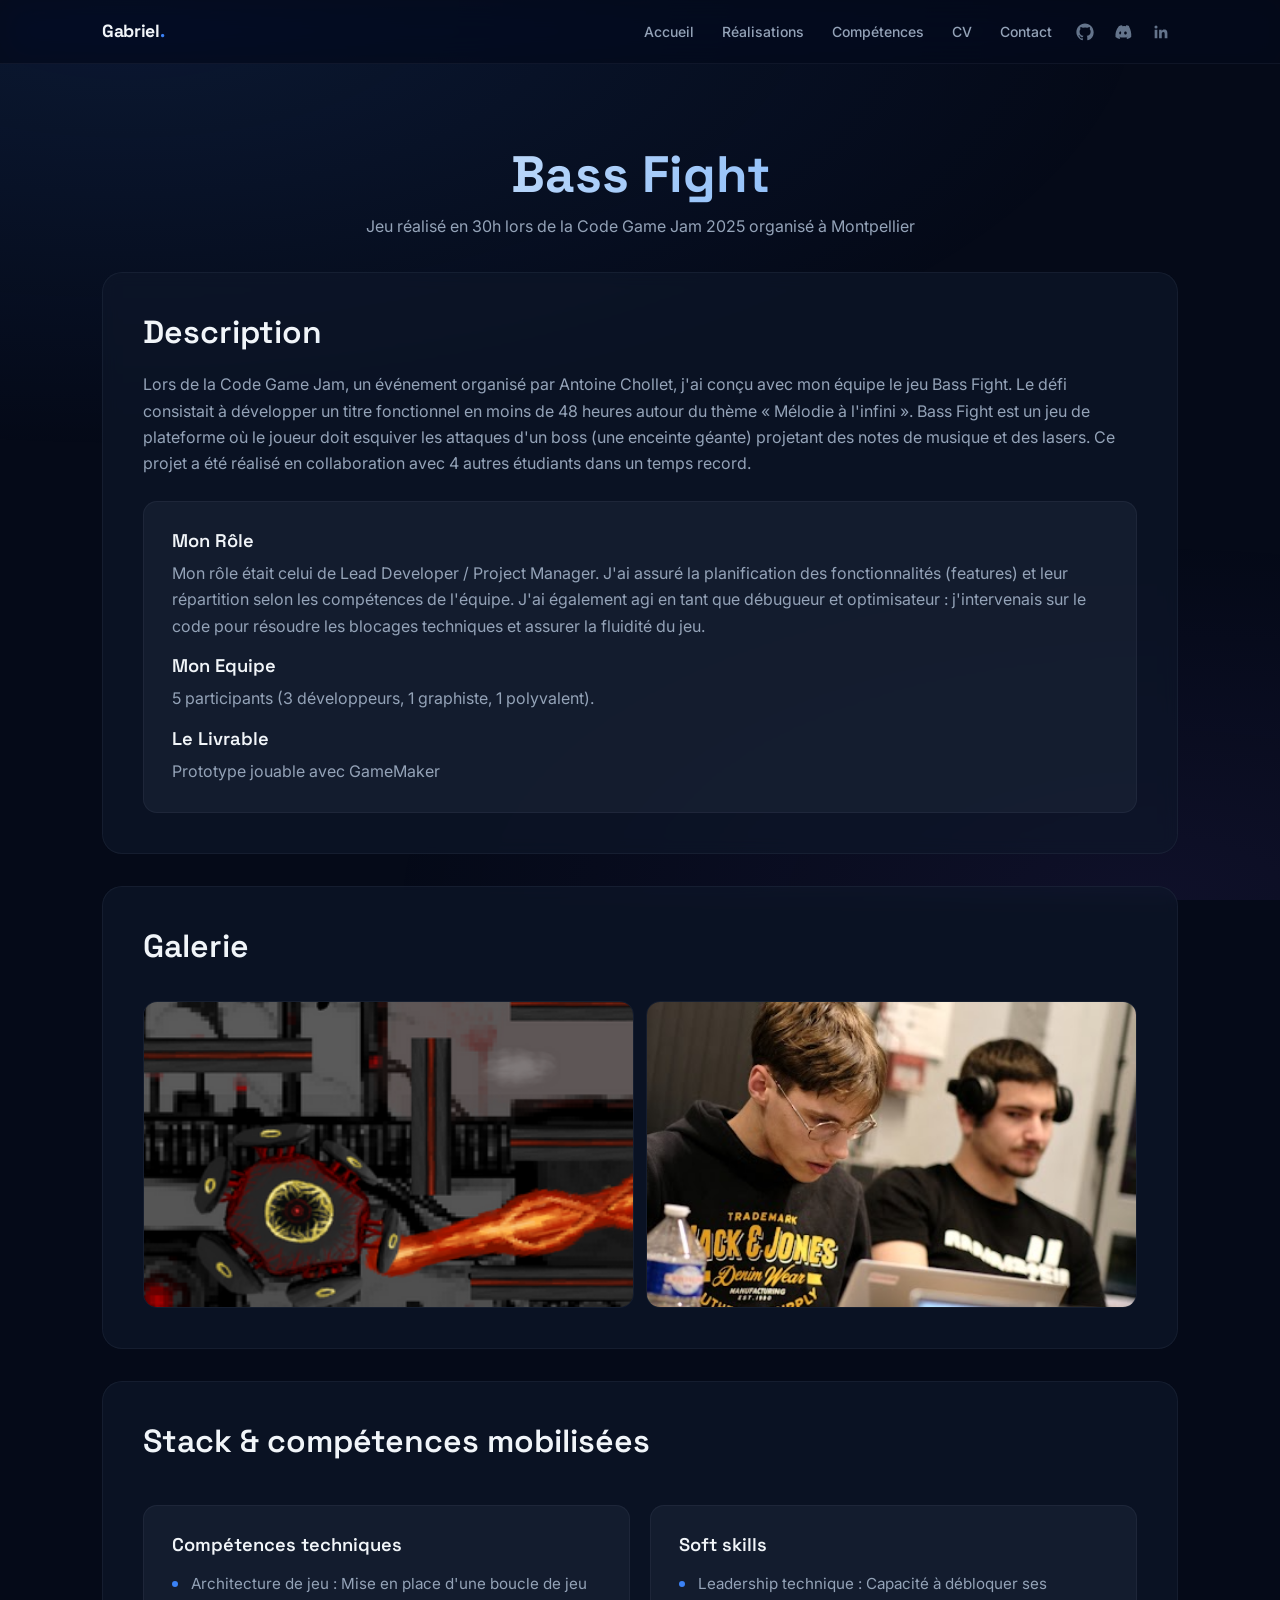
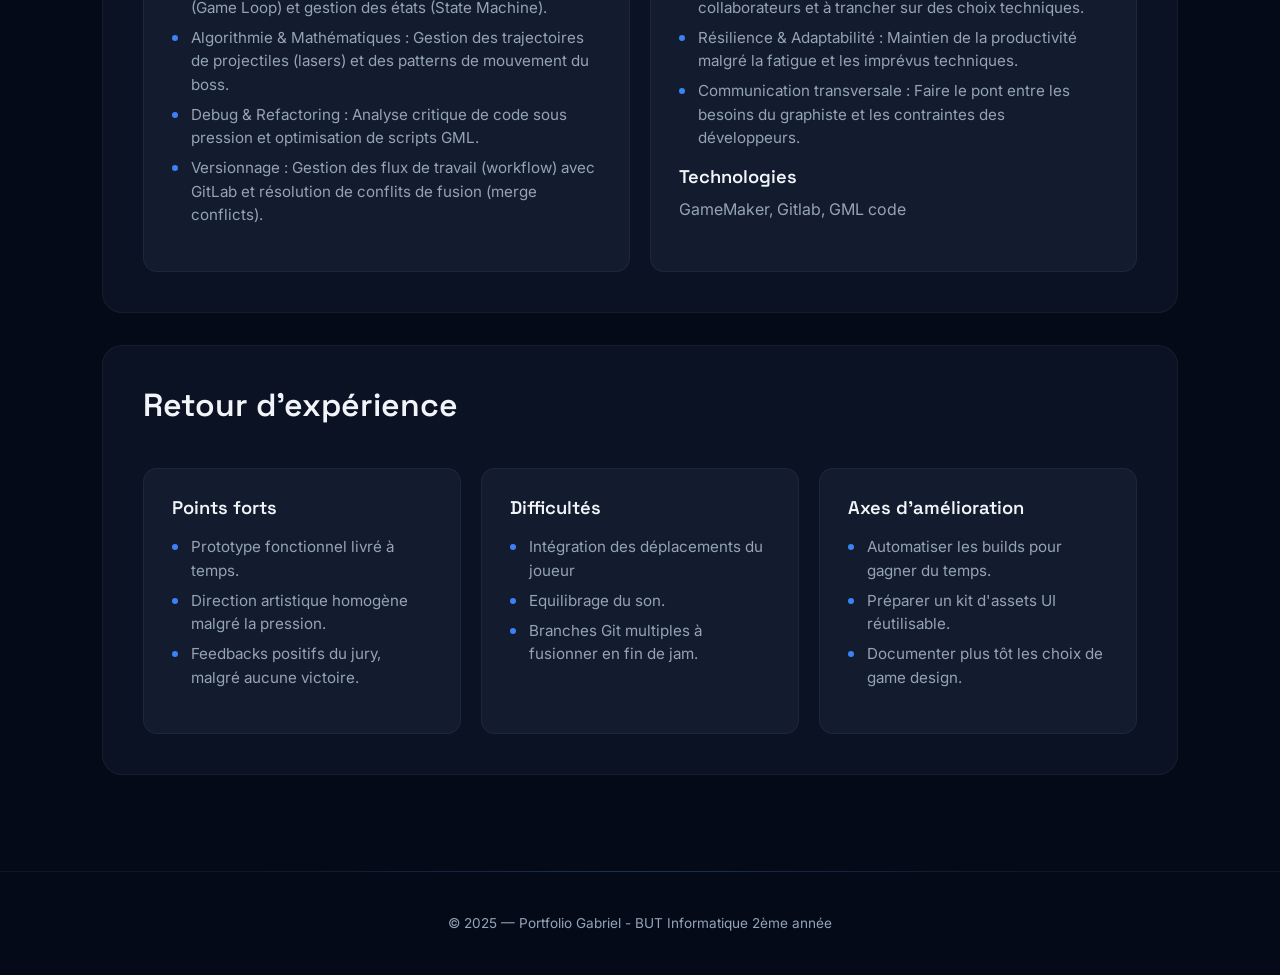
==== commit cfada925: "Refactor: Improve HTML structure and enhance social links, add new project section" ====
--- a/src/cgj.html
+++ b/src/cgj.html
@@ -22,14 +22,23 @@
             <a href="assets/img/cvgab.pdf" download target="_blank">CV</a>
             <a href="mailto:gabriel.scomagebelin.pro@gmail.com" target="_blank" rel="noopener">Contact</a>
             <div class="social-links-row">
-                <a class="social-link" href="https://github.com/Gabarcael" target="_blank" rel="noopener" aria-label="GitHub">
-                    <svg viewBox="0 0 24 24" role="img" aria-hidden="true"><path d="M12 .5C5.65.5.5 5.64.5 12c0 5.08 3.29 9.38 7.86 10.9.58.11.79-.25.79-.56 0-.27-.01-1-.01-1.96-3.2.7-3.88-1.54-3.88-1.54-.53-1.36-1.3-1.72-1.3-1.72-1.06-.72.08-.7.08-.7 1.17.08 1.79 1.21 1.79 1.21 1.04 1.78 2.74 1.26 3.41.96.11-.76.41-1.26.75-1.55-2.55-.29-5.24-1.28-5.24-5.68 0-1.25.45-2.27 1.2-3.07-.12-.29-.52-1.46.11-3.04 0 0 .97-.31 3.18 1.17a11.1 11.1 0 0 1 5.8 0c2.2-1.48 3.17-1.17 3.17-1.17.64 1.58.24 2.75.12 3.04.75.8 1.2 1.82 1.2 3.07 0 4.41-2.69 5.38-5.25 5.67.42.36.8 1.08.8 2.18 0 1.57-.01 2.83-.01 3.22 0 .31.21.68.8.56A10.52 10.52 0 0 0 23.5 12C23.5 5.64 18.35.5 12 .5Z"/></svg>
+                <a class="social-link" href="https://github.com/Gabarcael" target="_blank" rel="noopener"
+                   aria-label="GitHub">
+                    <svg viewBox="0 0 24 24" role="img" aria-hidden="true">
+                        <path d="M12 .5C5.65.5.5 5.64.5 12c0 5.08 3.29 9.38 7.86 10.9.58.11.79-.25.79-.56 0-.27-.01-1-.01-1.96-3.2.7-3.88-1.54-3.88-1.54-.53-1.36-1.3-1.72-1.3-1.72-1.06-.72.08-.7.08-.7 1.17.08 1.79 1.21 1.79 1.21 1.04 1.78 2.74 1.26 3.41.96.11-.76.41-1.26.75-1.55-2.55-.29-5.24-1.28-5.24-5.68 0-1.25.45-2.27 1.2-3.07-.12-.29-.52-1.46.11-3.04 0 0 .97-.31 3.18 1.17a11.1 11.1 0 0 1 5.8 0c2.2-1.48 3.17-1.17 3.17-1.17.64 1.58.24 2.75.12 3.04.75.8 1.2 1.82 1.2 3.07 0 4.41-2.69 5.38-5.25 5.67.42.36.8 1.08.8 2.18 0 1.57-.01 2.83-.01 3.22 0 .31.21.68.8.56A10.52 10.52 0 0 0 23.5 12C23.5 5.64 18.35.5 12 .5Z"/>
+                    </svg>
                 </a>
-                <a class="social-link" href="https://discord.com/channels/@me" target="_blank" rel="noopener" aria-label="Discord">
-                    <svg viewBox="0 0 24 24" role="img" aria-hidden="true"><path d="M20.6 4.18A17.6 17.6 0 0 0 16.3 3a12.44 12.44 0 0 0-.6 1.23 16.1 16.1 0 0 0-4.4 0A12.72 12.72 0 0 0 10.7 3a17.4 17.4 0 0 0-4.32 1.2C2.41 9.08 1.64 13.84 2.04 18.52a17.7 17.7 0 0 0 5.44 2.78 12.83 12.83 0 0 0 1.17-1.9 11.48 11.48 0 0 1-1.84-.89c.15-.11.3-.22.44-.33a11.82 11.82 0 0 0 10.5 0l.44.33c-.59.34-1.2.65-1.84.89.33.67.72 1.31 1.17 1.9a17.67 17.67 0 0 0 5.44-2.78c.44-4.71-.33-9.46-3.16-14.34Zm-11.9 11.2c-1 0-1.82-.94-1.82-2.08s.8-2.08 1.82-2.08S9.5 12.17 9.5 13.3s-.8 2.08-1.82 2.08Zm6.6 0c-1 0-1.82-.94-1.82-2.08s.8-2.08 1.82-2.08 1.82.94 1.82 2.08-.81 2.08-1.82 2.08Z"/></svg>
+                <a class="social-link" href="https://discord.com/channels/@me" target="_blank" rel="noopener"
+                   aria-label="Discord">
+                    <svg viewBox="0 0 24 24" role="img" aria-hidden="true">
+                        <path d="M20.6 4.18A17.6 17.6 0 0 0 16.3 3a12.44 12.44 0 0 0-.6 1.23 16.1 16.1 0 0 0-4.4 0A12.72 12.72 0 0 0 10.7 3a17.4 17.4 0 0 0-4.32 1.2C2.41 9.08 1.64 13.84 2.04 18.52a17.7 17.7 0 0 0 5.44 2.78 12.83 12.83 0 0 0 1.17-1.9 11.48 11.48 0 0 1-1.84-.89c.15-.11.3-.22.44-.33a11.82 11.82 0 0 0 10.5 0l.44.33c-.59.34-1.2.65-1.84.89.33.67.72 1.31 1.17 1.9a17.67 17.67 0 0 0 5.44-2.78c.44-4.71-.33-9.46-3.16-14.34Zm-11.9 11.2c-1 0-1.82-.94-1.82-2.08s.8-2.08 1.82-2.08S9.5 12.17 9.5 13.3s-.8 2.08-1.82 2.08Zm6.6 0c-1 0-1.82-.94-1.82-2.08s.8-2.08 1.82-2.08 1.82.94 1.82 2.08-.81 2.08-1.82 2.08Z"/>
+                    </svg>
                 </a>
-                <a class="social-link" href="https://www.linkedin.com/in/gabriel-scoma-g%C3%A9belin-58880b245/" target="_blank" rel="noopener" aria-label="LinkedIn">
-                    <svg viewBox="0 0 24 24" role="img" aria-hidden="true"><path d="M20.45 20.45h-3.55V15c0-1.3-.02-2.97-1.81-2.97-1.8 0-2.07 1.41-2.07 2.87v5.55H9.47V9h3.41v1.56h.05c.48-.9 1.63-1.84 3.35-1.84 3.59 0 4.26 2.36 4.26 5.43v6.3ZM5.34 7.43a2.06 2.06 0 1 1 0-4.12 2.06 2.06 0 0 1 0 4.12Zm-1.78 13h3.55V9H3.56v11.45Z"/></svg>
+                <a class="social-link" href="https://www.linkedin.com/in/gabriel-scoma-g%C3%A9belin-58880b245/"
+                   target="_blank" rel="noopener" aria-label="LinkedIn">
+                    <svg viewBox="0 0 24 24" role="img" aria-hidden="true">
+                        <path d="M20.45 20.45h-3.55V15c0-1.3-.02-2.97-1.81-2.97-1.8 0-2.07 1.41-2.07 2.87v5.55H9.47V9h3.41v1.56h.05c.48-.9 1.63-1.84 3.35-1.84 3.59 0 4.26 2.36 4.26 5.43v6.3ZM5.34 7.43a2.06 2.06 0 1 1 0-4.12 2.06 2.06 0 0 1 0 4.12Zm-1.78 13h3.55V9H3.56v11.45Z"/>
+                    </svg>
                 </a>
             </div>
         </nav>
@@ -37,98 +46,119 @@
 </header>
 
 <div class="page-wrapper">
-<main>
+    <main>
 
-    <div class="page-title">
-        <h1>Bass Fight</h1>
-        <p>Jeu réalisé en 30h lors de la Code Game Jam 2025 organisé à Montpellier</p>
-    </div>
+        <div class="page-title">
+            <h1>Bass Fight</h1>
+            <p>Jeu réalisé en 30h lors de la Code Game Jam 2025 organisé à Montpellier</p>
+        </div>
 
-    <section>
-        <h2>Description</h2>
-        <p>Lors de la Code Game Jam, un événement organisé par Antoine Chollet, j'ai conçu avec mon équipe le jeu Bass Fight. Le défi consistait à développer un titre fonctionnel en moins de 48 heures autour du thème « Mélodie à l'infini ».
+        <section>
+            <h2>Description</h2>
+            <p>Lors de la Code Game Jam, un événement organisé par Antoine Chollet, j'ai conçu avec mon équipe le jeu
+                Bass Fight. Le défi consistait à développer un titre fonctionnel en moins de 48 heures autour du thème «
+                Mélodie à l'infini ».
 
-            Bass Fight est un jeu de plateforme où le joueur doit esquiver les attaques d'un boss (une enceinte géante) projetant des notes de musique et des lasers. Ce projet a été réalisé en collaboration avec 4 autres étudiants dans un temps record.</p>
-        <div class="cards-grid">
-            <article class="project-card">
-                <h3>Mon Rôle</h3>
-                <p>Mon rôle était celui de Lead Developer / Project Manager. J'ai assuré la planification des fonctionnalités (features) et leur répartition selon les compétences de l'équipe. J'ai également agi en tant que débugueur et optimisateur : j'intervenais sur le code pour résoudre les blocages techniques et assurer la fluidité du jeu.</p>
-                <h3>Mon Equipe</h3>
-                <p>5 participants (3 développeurs, 1 graphiste, 1 polyvalent).</p>
-                <h3>Le Livrable</h3>
-                <p>Prototype jouable avec GameMaker</p>
-            </article>
-        </div>
-    </section>
+                Bass Fight est un jeu de plateforme où le joueur doit esquiver les attaques d'un boss (une enceinte
+                géante) projetant des notes de musique et des lasers. Ce projet a été réalisé en collaboration avec 4
+                autres étudiants dans un temps record.</p>
+            <div class="cards-grid">
+                <article class="project-card">
+                    <h3>Mon Rôle</h3>
+                    <p>Mon rôle était celui de Lead Developer / Project Manager. J'ai assuré la planification des
+                        fonctionnalités (features) et leur répartition selon les compétences de l'équipe. J'ai également
+                        agi en tant que débugueur et optimisateur : j'intervenais sur le code pour résoudre les blocages
+                        techniques et assurer la fluidité du jeu.</p>
+                    <h3>Mon Equipe</h3>
+                    <p>5 participants (3 développeurs, 1 graphiste, 1 polyvalent).</p>
+                    <h3>Le Livrable</h3>
+                    <p>Prototype jouable avec GameMaker</p>
+                </article>
+            </div>
+        </section>
 
-    <section>
-        <h2>Galerie</h2>
-        <div class="gallery-grid">
-            <img src="assets/img/codegamejam.png" alt="Capture d'écran gameplay Bass Fight">
-            <img src="assets/img/codegamejam1.png" alt="Photo de l'équipe pendant la Code Game Jam 2025">
-        </div>
-    </section>
+        <section>
+            <h2>Galerie</h2>
+            <div class="gallery-grid">
+                <img src="assets/img/codegamejam.png" alt="Capture d'écran gameplay Bass Fight">
+                <img src="assets/img/codegamejam1.png" alt="Photo de l'équipe pendant la Code Game Jam 2025">
+            </div>
+        </section>
 
-    <section>
-        <h2>Stack & compétences mobilisées</h2>
-        <div class="cards-grid">
-            <article class="project-card">
-                <h3>Compétences techniques</h3>
-                <ul>
-                    <li>Architecture de jeu : Mise en place d'une boucle de jeu (Game Loop) et gestion des états (State Machine).</li>
-                    <li>Algorithmie & Mathématiques : Gestion des trajectoires de projectiles (lasers) et des patterns de mouvement du boss.</li>
-                    <li>Debug & Refactoring : Analyse critique de code sous pression et optimisation de scripts GML.</li>
-                    <li>Versionnage : Gestion des flux de travail (workflow) avec GitLab et résolution de conflits de fusion (merge conflicts).</li>
-                </ul>
-            </article>
-            <article class="project-card">
-                <h3>Soft skills</h3>
-                <ul>
-                    <li>Leadership technique : Capacité à débloquer ses collaborateurs et à trancher sur des choix techniques.</li>
-                    <li>Résilience & Adaptabilité : Maintien de la productivité malgré la fatigue et les imprévus techniques.</li>
-                    <li>Communication transversale : Faire le pont entre les besoins du graphiste et les contraintes des développeurs.</li>
-                </ul>
-                <h3>Technologies</h3>
-                <p>GameMaker, Gitlab, GML code</p>
-            </article>
-        </div>
-    </section>
+        <section>
+            <h2>Stack & compétences mobilisées</h2>
+            <div class="cards-grid">
+                <article class="project-card">
+                    <h3>Compétences techniques</h3>
+                    <ul>
+                        <li>Architecture de jeu : Mise en place d'une boucle de jeu (Game Loop) et gestion des états
+                            (State Machine).
+                        </li>
+                        <li>Algorithmie & Mathématiques : Gestion des trajectoires de projectiles (lasers) et des
+                            patterns de mouvement du boss.
+                        </li>
+                        <li>Debug & Refactoring : Analyse critique de code sous pression et optimisation de scripts
+                            GML.
+                        </li>
+                        <li>Versionnage : Gestion des flux de travail (workflow) avec GitLab et résolution de conflits
+                            de fusion (merge conflicts).
+                        </li>
+                    </ul>
+                </article>
+                <article class="project-card">
+                    <h3>Soft skills</h3>
+                    <ul>
+                        <li>Leadership technique : Capacité à débloquer ses collaborateurs et à trancher sur des choix
+                            techniques.
+                        </li>
+                        <li>Résilience & Adaptabilité : Maintien de la productivité malgré la fatigue et les imprévus
+                            techniques.
+                        </li>
+                        <li>Communication transversale : Faire le pont entre les besoins du graphiste et les contraintes
+                            des développeurs.
+                        </li>
+                    </ul>
+                    <h3>Technologies</h3>
+                    <p>GameMaker, Gitlab, GML code</p>
+                </article>
+            </div>
+        </section>
 
-    <section>
-        <h2>Retour d'expérience</h2>
-        <div class="cards-grid">
-            <article class="project-card">
-                <h3>Points forts</h3>
-                <ul>
-                    <li>Prototype fonctionnel livré à temps.</li>
-                    <li>Direction artistique homogène malgré la pression.</li>
-                    <li>Feedbacks positifs du jury, malgré aucune victoire.</li>
-                </ul>
-            </article>
-            <article class="project-card">
-                <h3>Difficultés</h3>
-                <ul>
-                    <li>Intégration des déplacements du joueur</li>
-                    <li>Equilibrage du son.</li>
-                    <li>Branches Git multiples à fusionner en fin de jam.</li>
-                </ul>
-            </article>
-            <article class="project-card">
-                <h3>Axes d'amélioration</h3>
-                <ul>
-                    <li>Automatiser les builds pour gagner du temps.</li>
-                    <li>Préparer un kit d'assets UI réutilisable.</li>
-                    <li>Documenter plus tôt les choix de game design.</li>
-                </ul>
-            </article>
-        </div>
-    </section>
+        <section>
+            <h2>Retour d'expérience</h2>
+            <div class="cards-grid">
+                <article class="project-card">
+                    <h3>Points forts</h3>
+                    <ul>
+                        <li>Prototype fonctionnel livré à temps.</li>
+                        <li>Direction artistique homogène malgré la pression.</li>
+                        <li>Feedbacks positifs du jury, malgré aucune victoire.</li>
+                    </ul>
+                </article>
+                <article class="project-card">
+                    <h3>Difficultés</h3>
+                    <ul>
+                        <li>Intégration des déplacements du joueur</li>
+                        <li>Equilibrage du son.</li>
+                        <li>Branches Git multiples à fusionner en fin de jam.</li>
+                    </ul>
+                </article>
+                <article class="project-card">
+                    <h3>Axes d'amélioration</h3>
+                    <ul>
+                        <li>Automatiser les builds pour gagner du temps.</li>
+                        <li>Préparer un kit d'assets UI réutilisable.</li>
+                        <li>Documenter plus tôt les choix de game design.</li>
+                    </ul>
+                </article>
+            </div>
+        </section>
 
-</main>
+    </main>
 
-<footer>
-    <p>© 2025 — Portfolio Gabriel - BUT Informatique 2ème année</p>
-</footer>
+    <footer>
+        <p>© 2025 — Portfolio Gabriel - BUT Informatique 2ème année</p>
+    </footer>
 </div>
 
 <button class="back-to-top" aria-label="Revenir en haut de page">↑</button>
--- a/src/assets/css/style.css
+++ b/src/assets/css/style.css
@@ -80,7 +80,47 @@
 }
 
 h1 { font-size: clamp(2rem, 5vw, 3.2rem); font-weight: 700; }
-h2 { font-size: clamp(1.5rem, 3vw, 2rem); font-weight: 600; margin-bottom: 1.25rem; }
+h2 {
+    font-size: clamp(1.5rem, 3vw, 2rem);
+    font-weight: 600;
+    margin-bottom: 1.25rem;
+    position: relative;
+    display: inline-block;
+    background: linear-gradient(
+        120deg,
+        var(--text) 0%,
+        var(--text) 40%,
+        var(--accent-light) 50%,
+        var(--text) 60%,
+        var(--text) 100%
+    );
+    background-size: 250% 100%;
+    -webkit-background-clip: text;
+    -webkit-text-fill-color: transparent;
+    background-clip: text;
+    animation: h2-shimmer 6s ease-in-out infinite;
+}
+
+@keyframes h2-shimmer {
+    0%, 100% { background-position: 100% 50%; }
+    50%      { background-position: 0% 50%; }
+}
+
+h2::after {
+    content: '';
+    position: absolute;
+    bottom: -4px;
+    left: 0;
+    width: 0;
+    height: 2px;
+    background: linear-gradient(90deg, var(--accent), var(--accent-violet));
+    border-radius: 1px;
+    transition: width 0.5s var(--ease);
+}
+
+section:hover h2::after {
+    width: 50%;
+}
 h3 { font-size: 1.15rem; font-weight: 600; margin-bottom: 0.5rem; }
 
 p { color: var(--text-secondary); margin-bottom: 1rem; }
@@ -113,6 +153,20 @@
     transition: transform 0.35s var(--ease);
 }
 
+/* Scroll progress bar */
+.site-header::after {
+    content: '';
+    position: absolute;
+    bottom: -1px;
+    left: 0;
+    height: 2px;
+    width: calc(var(--scroll-progress, 0) * 100%);
+    background: linear-gradient(90deg, var(--accent), var(--accent-violet));
+    border-radius: 0 1px 1px 0;
+    transition: width 0.15s linear;
+    z-index: 1;
+}
+
 .site-header.is-hidden { transform: translateY(-100%); }
 
 .site-header .header-inner {
@@ -203,14 +257,41 @@
     padding: 0.4rem 0.75rem;
     border-radius: var(--radius-sm);
     color: var(--text-secondary);
-    transition: color 0.2s, background 0.2s;
+    transition: color 0.25s, background 0.25s, transform 0.25s var(--ease-bounce);
     white-space: nowrap;
+    position: relative;
+    overflow: hidden;
+}
+
+/* Underline glissant */
+.main-nav a:not(.social-link)::after {
+    content: '';
+    position: absolute;
+    bottom: 2px;
+    left: 50%;
+    width: 0;
+    height: 2px;
+    background: linear-gradient(90deg, var(--accent), var(--accent-violet));
+    border-radius: 1px;
+    transition: width 0.35s var(--ease), left 0.35s var(--ease);
+}
+
+.main-nav a:not(.social-link):hover::after,
+.main-nav a:not(.social-link).active::after {
+    width: 60%;
+    left: 20%;
 }
 
 .main-nav a:hover,
 .main-nav a.active {
     color: var(--text);
     background: rgba(255, 255, 255, 0.06);
+    transform: translateY(-1px);
+}
+
+.main-nav a:active {
+    transform: translateY(0) scale(0.96);
+    transition-duration: 0.08s;
 }
 
 .main-nav .social-link {
@@ -228,7 +309,12 @@
 .main-nav .social-link:hover {
     color: var(--accent-light);
     background: rgba(59, 130, 246, 0.08);
-    transform: translateY(-1px);
+    transform: translateY(-2px) rotate(8deg);
+}
+
+.main-nav .social-link:active {
+    transform: scale(0.88);
+    transition-duration: 0.08s;
 }
 
 .main-nav svg {
@@ -294,21 +380,51 @@
     border-radius: 50%;
     object-fit: cover;
     border: 3px solid var(--border-hover);
-    box-shadow: var(--shadow-glow);
+    box-shadow: var(--shadow-glow), 0 0 0 0 var(--accent-glow);
     margin-bottom: 2rem;
-    transition: transform 0.4s var(--ease-bounce);
+    transition: transform 0.4s var(--ease-bounce), box-shadow 0.4s;
+    animation: portrait-pulse 4s ease-in-out infinite;
+}
+
+@keyframes portrait-pulse {
+    0%, 100% { box-shadow: 0 0 20px var(--accent-glow), 0 0 0 0 transparent; }
+    50%      { box-shadow: 0 0 30px var(--accent-glow), 0 0 60px rgba(59,130,246,0.08); }
 }
 
 .hero .portrait:hover {
-    transform: scale(1.06) rotate(2deg);
-}
-
-.hero h1 { margin-bottom: 0.75rem; }
+    transform: scale(1.08) rotate(3deg);
+    box-shadow: 0 0 40px var(--accent-glow), 0 0 80px rgba(59,130,246,0.12);
+    animation: none;
+}
+
+.hero h1 {
+    margin-bottom: 0.75rem;
+    overflow: hidden;
+}
+
+/* Chaque mot du hero h1 animé individuellement par JS */
+.hero h1 .word {
+    display: inline-block;
+    opacity: 0;
+    transform: translateY(100%) rotateX(-80deg);
+    animation: word-reveal 0.7s var(--ease-bounce) forwards;
+}
+
+@keyframes word-reveal {
+    to { opacity: 1; transform: translateY(0) rotateX(0); }
+}
 
 .hero .subtitle {
     font-size: 1.15rem;
     color: var(--text-secondary);
     max-width: 500px;
+    opacity: 0;
+    animation: fade-up 0.8s 0.6s var(--ease) forwards;
+}
+
+@keyframes fade-up {
+    from { opacity: 0; transform: translateY(16px); }
+    to   { opacity: 1; transform: translateY(0); }
 }
 
 .page-title {
@@ -316,9 +432,20 @@
     text-align: center;
 }
 
+.page-title h1 {
+    background: linear-gradient(135deg, var(--text), var(--accent-light), var(--text));
+    background-size: 200% auto;
+    -webkit-background-clip: text;
+    -webkit-text-fill-color: transparent;
+    background-clip: text;
+    animation: h2-shimmer 5s ease-in-out infinite;
+}
+
 .page-title p {
     max-width: 600px;
-    margin: 0 auto;
+    margin: 0.5rem auto 0;
+    opacity: 0;
+    animation: fade-up 0.7s 0.3s var(--ease) forwards;
 }
 
 /* =============================================
@@ -332,6 +459,41 @@
     margin-bottom: 2rem;
     backdrop-filter: blur(8px);
     -webkit-backdrop-filter: blur(8px);
+    position: relative;
+    overflow: hidden;
+    transition: border-color 0.4s, box-shadow 0.4s;
+}
+
+/* Reflet lumineux interne qui suit la souris */
+section::before {
+    content: '';
+    position: absolute;
+    width: 400px;
+    height: 400px;
+    border-radius: 50%;
+    background: radial-gradient(circle, var(--accent-glow), transparent 70%);
+    opacity: 0;
+    pointer-events: none;
+    transform: translate(-50%, -50%);
+    left: var(--mouse-x, 50%);
+    top: var(--mouse-y, 50%);
+    transition: opacity 0.4s;
+    z-index: 0;
+}
+
+section:hover::before {
+    opacity: 1;
+}
+
+section:hover {
+    border-color: rgba(59, 130, 246, 0.15);
+    box-shadow: 0 0 40px rgba(59, 130, 246, 0.06);
+}
+
+/* Le contenu au-dessus du reflet */
+section > * {
+    position: relative;
+    z-index: 1;
 }
 
 .reveal {
@@ -342,7 +504,33 @@
 
 .reveal.is-visible {
     opacity: 1;
-    transform: translateY(0);
+    transform: translateY(0) translateX(0) scale(1);
+}
+
+/* Variantes de direction pour les cards (settées par JS) */
+.reveal-left {
+    opacity: 0;
+    transform: translateX(-40px);
+    transition: opacity 0.7s var(--ease), transform 0.7s var(--ease);
+}
+
+.reveal-right {
+    opacity: 0;
+    transform: translateX(40px);
+    transition: opacity 0.7s var(--ease), transform 0.7s var(--ease);
+}
+
+.reveal-scale {
+    opacity: 0;
+    transform: scale(0.9);
+    transition: opacity 0.6s var(--ease), transform 0.6s var(--ease-bounce);
+}
+
+.reveal-left.is-visible,
+.reveal-right.is-visible,
+.reveal-scale.is-visible {
+    opacity: 1;
+    transform: translateX(0) scale(1);
 }
 
 /* =============================================
@@ -362,16 +550,53 @@
     padding: 1.75rem;
     display: flex;
     flex-direction: column;
-    transition: transform 0.35s var(--ease), border-color 0.35s, box-shadow 0.35s;
+    transition: transform 0.4s var(--ease-bounce), border-color 0.35s, box-shadow 0.35s;
+    position: relative;
+    overflow: hidden;
+    transform-style: preserve-3d;
+    will-change: transform;
+    /* Tilt 3D via JS : --rx, --ry */
+    transform: perspective(800px) rotateX(var(--rx, 0deg)) rotateY(var(--ry, 0deg));
+}
+
+/* Shine effect glissant */
+.project-card::before {
+    content: '';
+    position: absolute;
+    top: 0;
+    left: -75%;
+    width: 50%;
+    height: 100%;
+    background: linear-gradient(
+        120deg,
+        transparent,
+        rgba(255, 255, 255, 0.04),
+        transparent
+    );
+    transition: left 0.6s var(--ease);
+    pointer-events: none;
+    z-index: 1;
+}
+
+.project-card:hover::before {
+    left: 125%;
 }
 
 .project-card:hover {
-    transform: translateY(-4px);
+    transform: perspective(800px) rotateX(var(--rx, 0deg)) rotateY(var(--ry, 0deg)) translateY(-6px);
     border-color: var(--accent);
-    box-shadow: var(--shadow-glow);
-}
-
-.project-card h3 { color: var(--text); }
+    box-shadow: var(--shadow-glow), 0 20px 40px rgba(0, 0, 0, 0.2);
+}
+
+.project-card h3 {
+    color: var(--text);
+    transition: color 0.25s;
+}
+
+.project-card:hover h3 {
+    color: var(--accent-light);
+}
+
 .project-card p  { flex: 1; }
 
 .project-card ul {
@@ -388,6 +613,12 @@
     position: relative;
     font-size: 0.95rem;
     line-height: 1.55;
+    transition: color 0.2s, transform 0.25s var(--ease);
+}
+
+.project-card li:hover {
+    color: var(--text);
+    transform: translateX(4px);
 }
 
 .project-card li::before {
@@ -399,6 +630,12 @@
     height: 6px;
     border-radius: 50%;
     background: var(--accent);
+    transition: box-shadow 0.3s, transform 0.3s var(--ease-bounce);
+}
+
+.project-card li:hover::before {
+    box-shadow: 0 0 8px var(--accent-glow);
+    transform: scale(1.6);
 }
 
 .card-link {
@@ -418,17 +655,23 @@
 
 .card-link:hover {
     background: var(--accent-dark);
-    transform: translateY(-1px);
+    transform: translateY(-2px);
     color: #fff;
+    box-shadow: 0 6px 20px rgba(37, 99, 235, 0.35);
+}
+
+.card-link:active {
+    transform: translateY(0) scale(0.96);
+    transition-duration: 0.08s;
 }
 
 .card-link::after {
     content: '→';
-    transition: transform 0.2s;
+    transition: transform 0.3s var(--ease-bounce);
 }
 
 .card-link:hover::after {
-    transform: translateX(3px);
+    transform: translateX(5px);
 }
 
 /* =============================================
@@ -460,11 +703,15 @@
     background: var(--bg-body);
     border: 2.5px solid var(--accent);
     box-shadow: 0 0 0 4px var(--accent-glow);
-    transition: background 0.3s;
+    transition: background 0.3s, box-shadow 0.3s, transform 0.3s var(--ease-bounce);
+    animation: pulse-dot 3s ease-in-out infinite;
 }
 
 .timeline li:hover::before {
     background: var(--accent);
+    box-shadow: 0 0 0 6px var(--accent-glow), 0 0 20px var(--accent-glow);
+    transform: scale(1.3);
+    animation: none;
 }
 
 .timeline-card {
@@ -472,11 +719,13 @@
     border: 1px solid var(--border);
     border-radius: var(--radius-md);
     padding: 1.25rem 1.5rem;
-    transition: border-color 0.3s;
+    transition: border-color 0.3s, transform 0.3s var(--ease), box-shadow 0.3s;
 }
 
 .timeline li:hover .timeline-card {
-    border-color: var(--border-hover);
+    border-color: rgba(59, 130, 246, 0.2);
+    transform: translateX(6px);
+    box-shadow: 0 8px 30px rgba(0, 0, 0, 0.15);
 }
 
 .timeline-label {
@@ -490,6 +739,13 @@
     padding: 0.2rem 0.6rem;
     border-radius: var(--radius-full);
     margin-bottom: 0.6rem;
+    transition: background 0.25s, transform 0.25s var(--ease-bounce), box-shadow 0.25s;
+}
+
+.timeline li:hover .timeline-label {
+    background: rgba(59, 130, 246, 0.18);
+    transform: scale(1.05);
+    box-shadow: 0 0 12px rgba(59, 130, 246, 0.15);
 }
 
 .timeline-intro {
@@ -514,14 +770,15 @@
     object-fit: cover;
     border-radius: var(--radius-md);
     border: 1px solid var(--border);
-    cursor: pointer;
-    transition: transform 0.35s var(--ease), filter 0.35s, border-color 0.35s;
+    cursor: zoom-in;
+    transition: transform 0.35s var(--ease), filter 0.35s, border-color 0.35s, box-shadow 0.35s;
 }
 
 .gallery-grid img:hover {
-    transform: scale(1.02);
-    filter: brightness(1.1);
-    border-color: var(--border-hover);
+    transform: scale(1.03) rotate(0.5deg);
+    filter: brightness(1.1) saturate(1.1);
+    border-color: var(--accent);
+    box-shadow: 0 8px 30px rgba(59, 130, 246, 0.15);
 }
 
 /* =============================================
@@ -572,6 +829,14 @@
     padding: 1rem 1.25rem;
     border-radius: 0 var(--radius-sm) var(--radius-sm) 0;
     margin-bottom: 0.75rem;
+    transition: background 0.3s, border-color 0.3s, transform 0.3s var(--ease), box-shadow 0.3s;
+}
+
+.ac-item:hover {
+    background: rgba(59, 130, 246, 0.04);
+    border-left-color: var(--accent-light);
+    transform: translateX(5px);
+    box-shadow: -3px 0 15px rgba(59, 130, 246, 0.08);
 }
 
 .ac-item:last-child { margin-bottom: 0; }
@@ -582,6 +847,11 @@
     color: var(--text);
     margin-bottom: 0.25rem;
     font-size: 0.95rem;
+    transition: color 0.2s;
+}
+
+.ac-item:hover .ac-title {
+    color: var(--accent-light);
 }
 
 .objective {
@@ -590,6 +860,22 @@
     padding-bottom: 0.75rem;
     border-bottom: 1px solid var(--border);
     margin-bottom: 1rem;
+    position: relative;
+}
+
+.objective::after {
+    content: '';
+    position: absolute;
+    bottom: -1px;
+    left: 0;
+    width: 40px;
+    height: 1px;
+    background: var(--accent);
+    transition: width 0.5s var(--ease);
+}
+
+section:hover .objective::after {
+    width: 80px;
 }
 
 /* =============================================
@@ -745,6 +1031,13 @@
     background: var(--accent);
     color: #fff;
     border-color: var(--accent);
+    box-shadow: 0 0 20px var(--accent-glow);
+    transform: translateY(-3px);
+}
+
+.back-to-top:active {
+    transform: translateY(0) scale(0.9);
+    transition-duration: 0.08s;
 }
 
 /* =============================================
@@ -756,6 +1049,52 @@
     color: var(--text-dim);
     font-size: 0.85rem;
     border-top: 1px solid var(--border);
+    position: relative;
+}
+
+footer::before {
+    content: '';
+    position: absolute;
+    top: -1px;
+    left: 20%;
+    right: 20%;
+    height: 1px;
+    background: linear-gradient(90deg, transparent, var(--accent-glow), transparent);
+}
+
+footer p {
+    transition: color 0.3s;
+}
+
+footer:hover p {
+    color: var(--text-secondary);
+}
+
+/* =============================================
+   15b. BLOCKQUOTE
+   ============================================= */
+blockquote {
+    border-left: 3px solid var(--accent);
+    padding: 1.25rem 1.5rem;
+    margin: 1.5rem 0 1rem;
+    background: rgba(59, 130, 246, 0.04);
+    border-radius: 0 var(--radius-md) var(--radius-md) 0;
+    position: relative;
+}
+
+blockquote p {
+    font-style: italic;
+    color: var(--text);
+    font-size: 1.05rem;
+    margin-bottom: 0.5rem;
+}
+
+blockquote cite {
+    display: block;
+    font-style: normal;
+    font-weight: 600;
+    color: var(--accent-light);
+    font-size: 0.9rem;
 }
 
 /* =============================================
